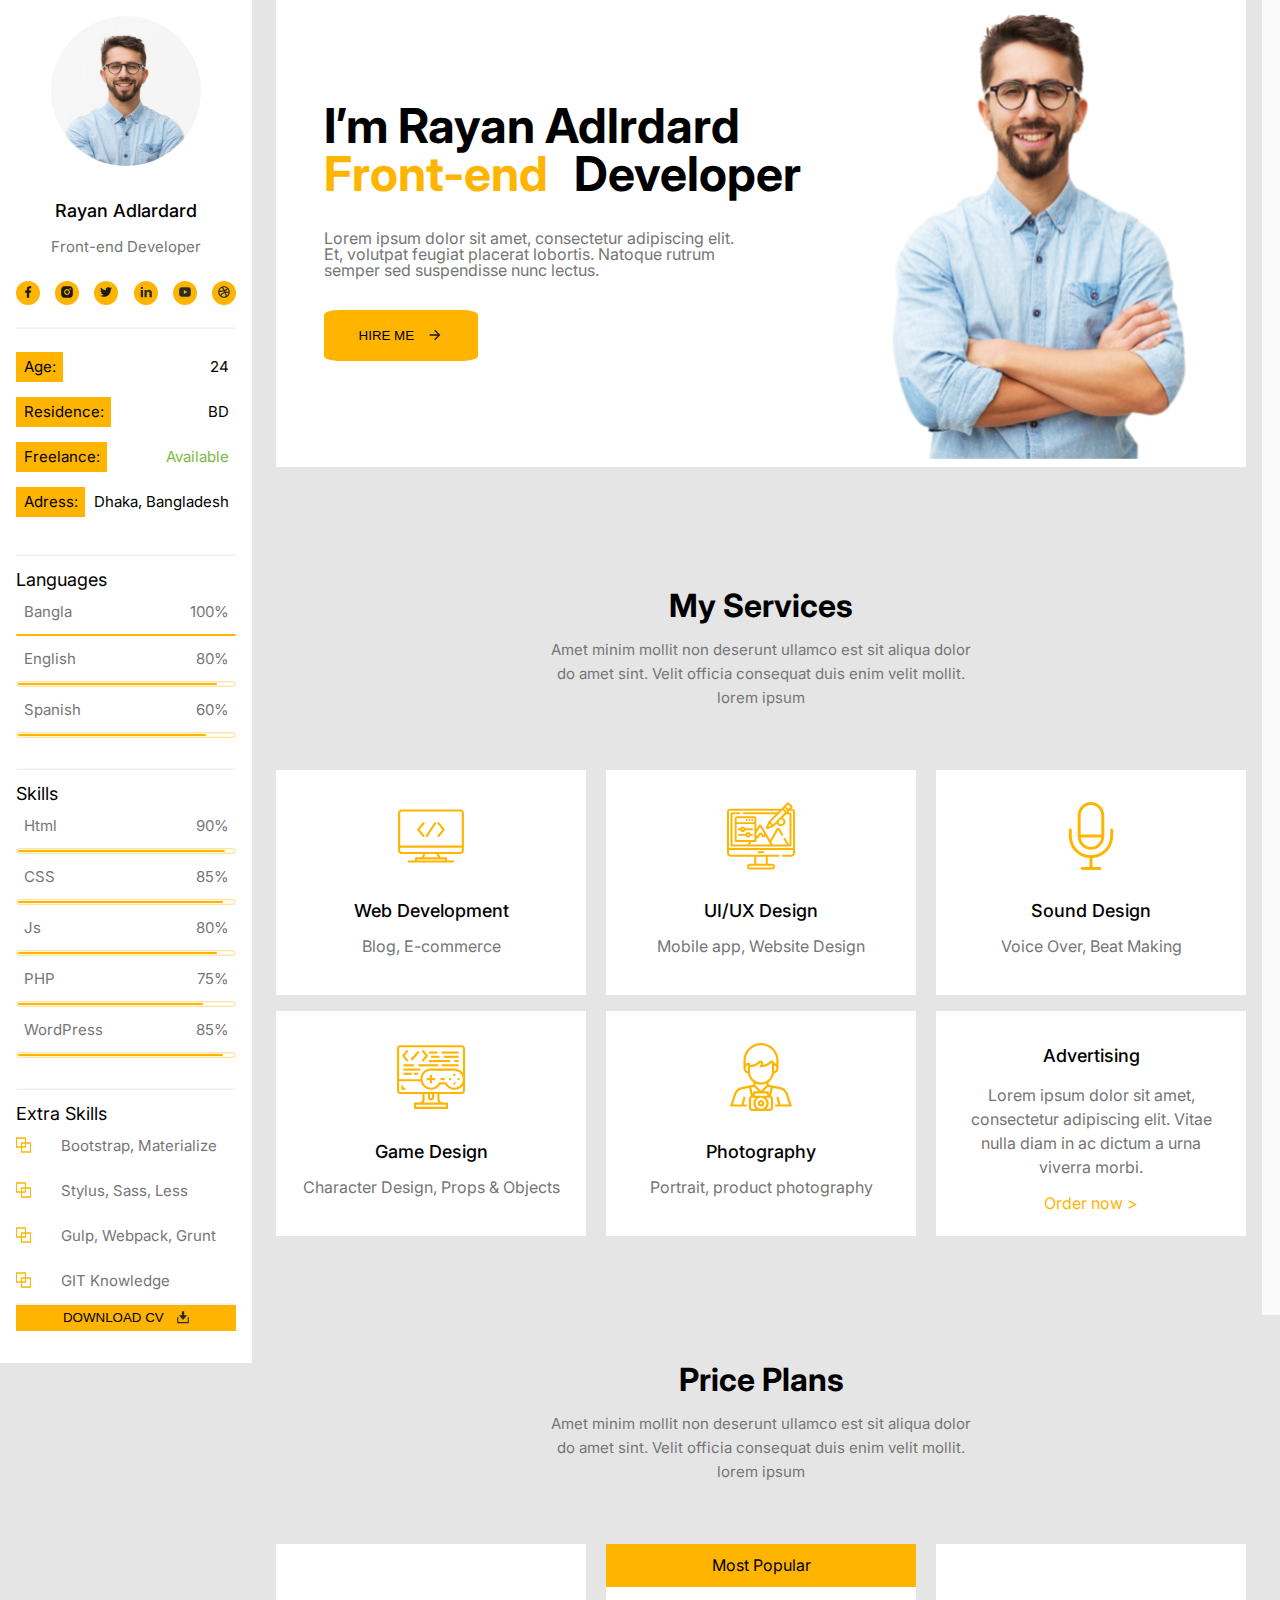
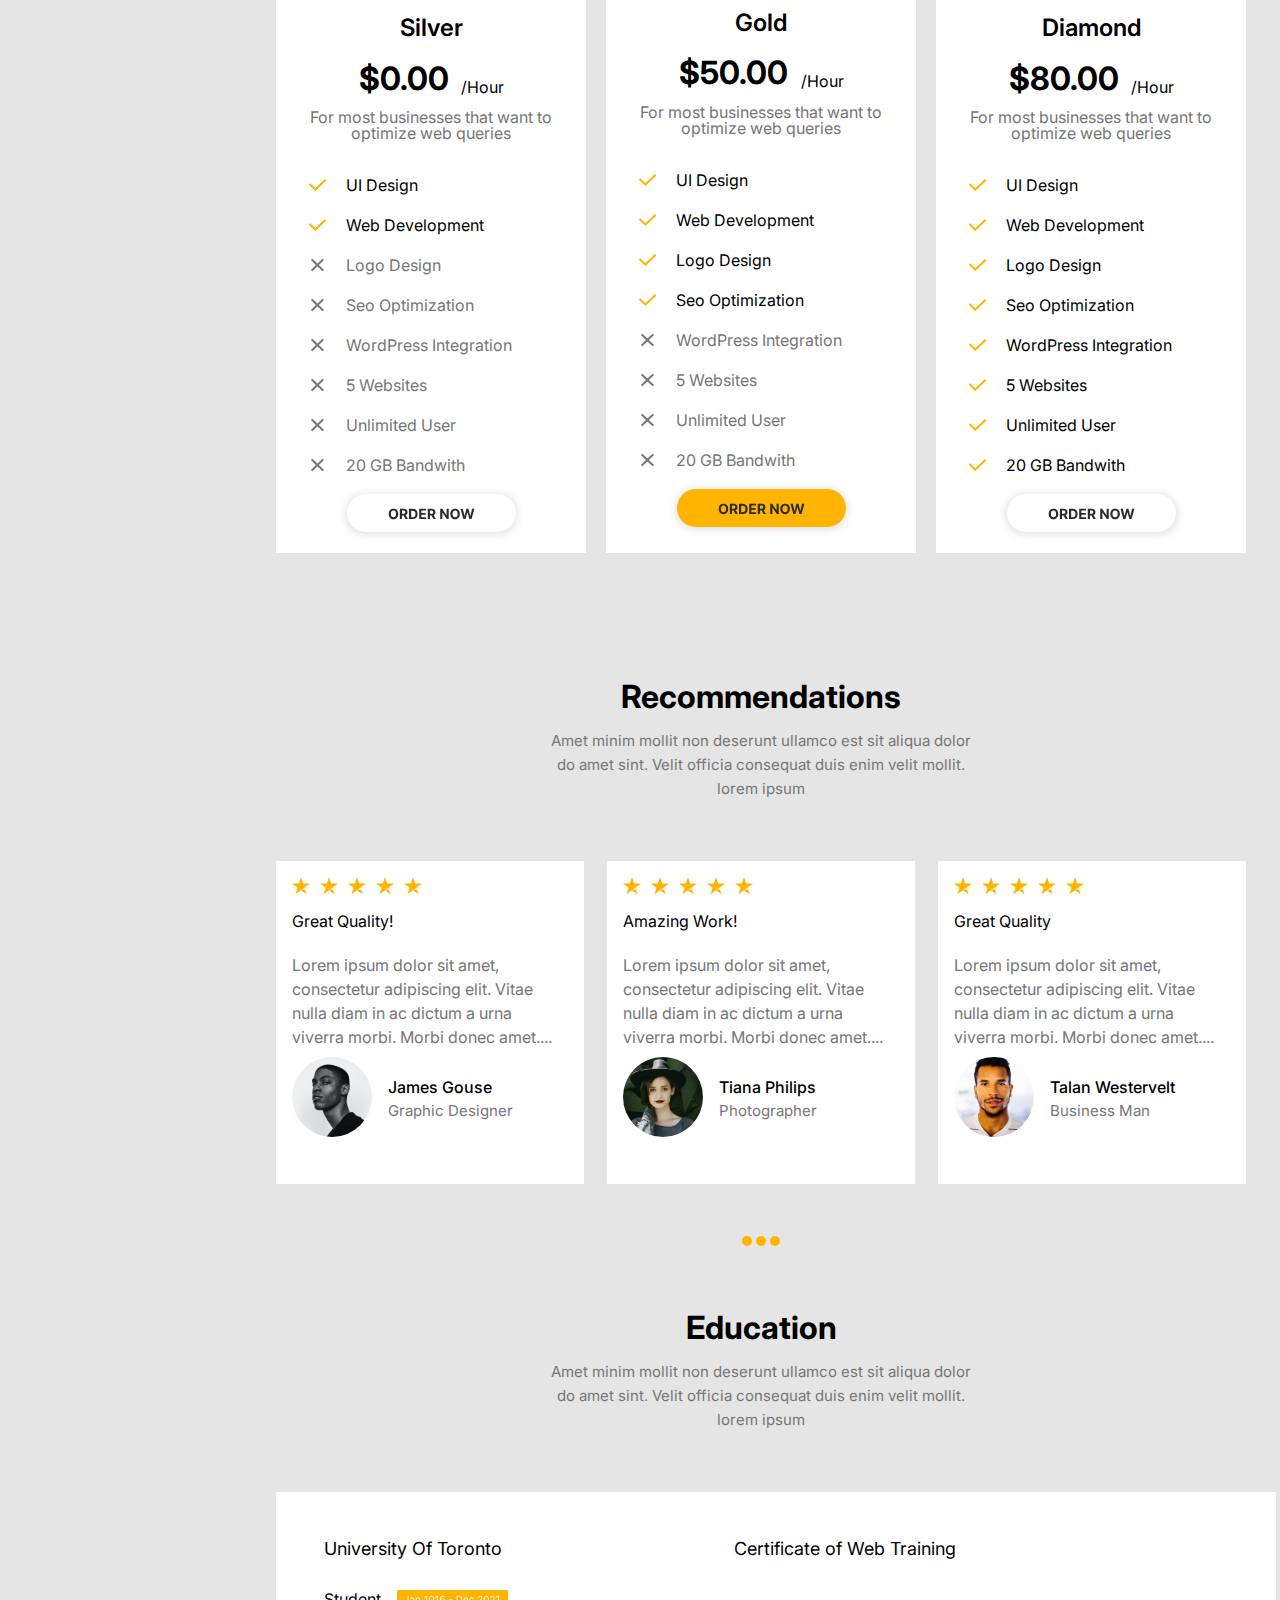
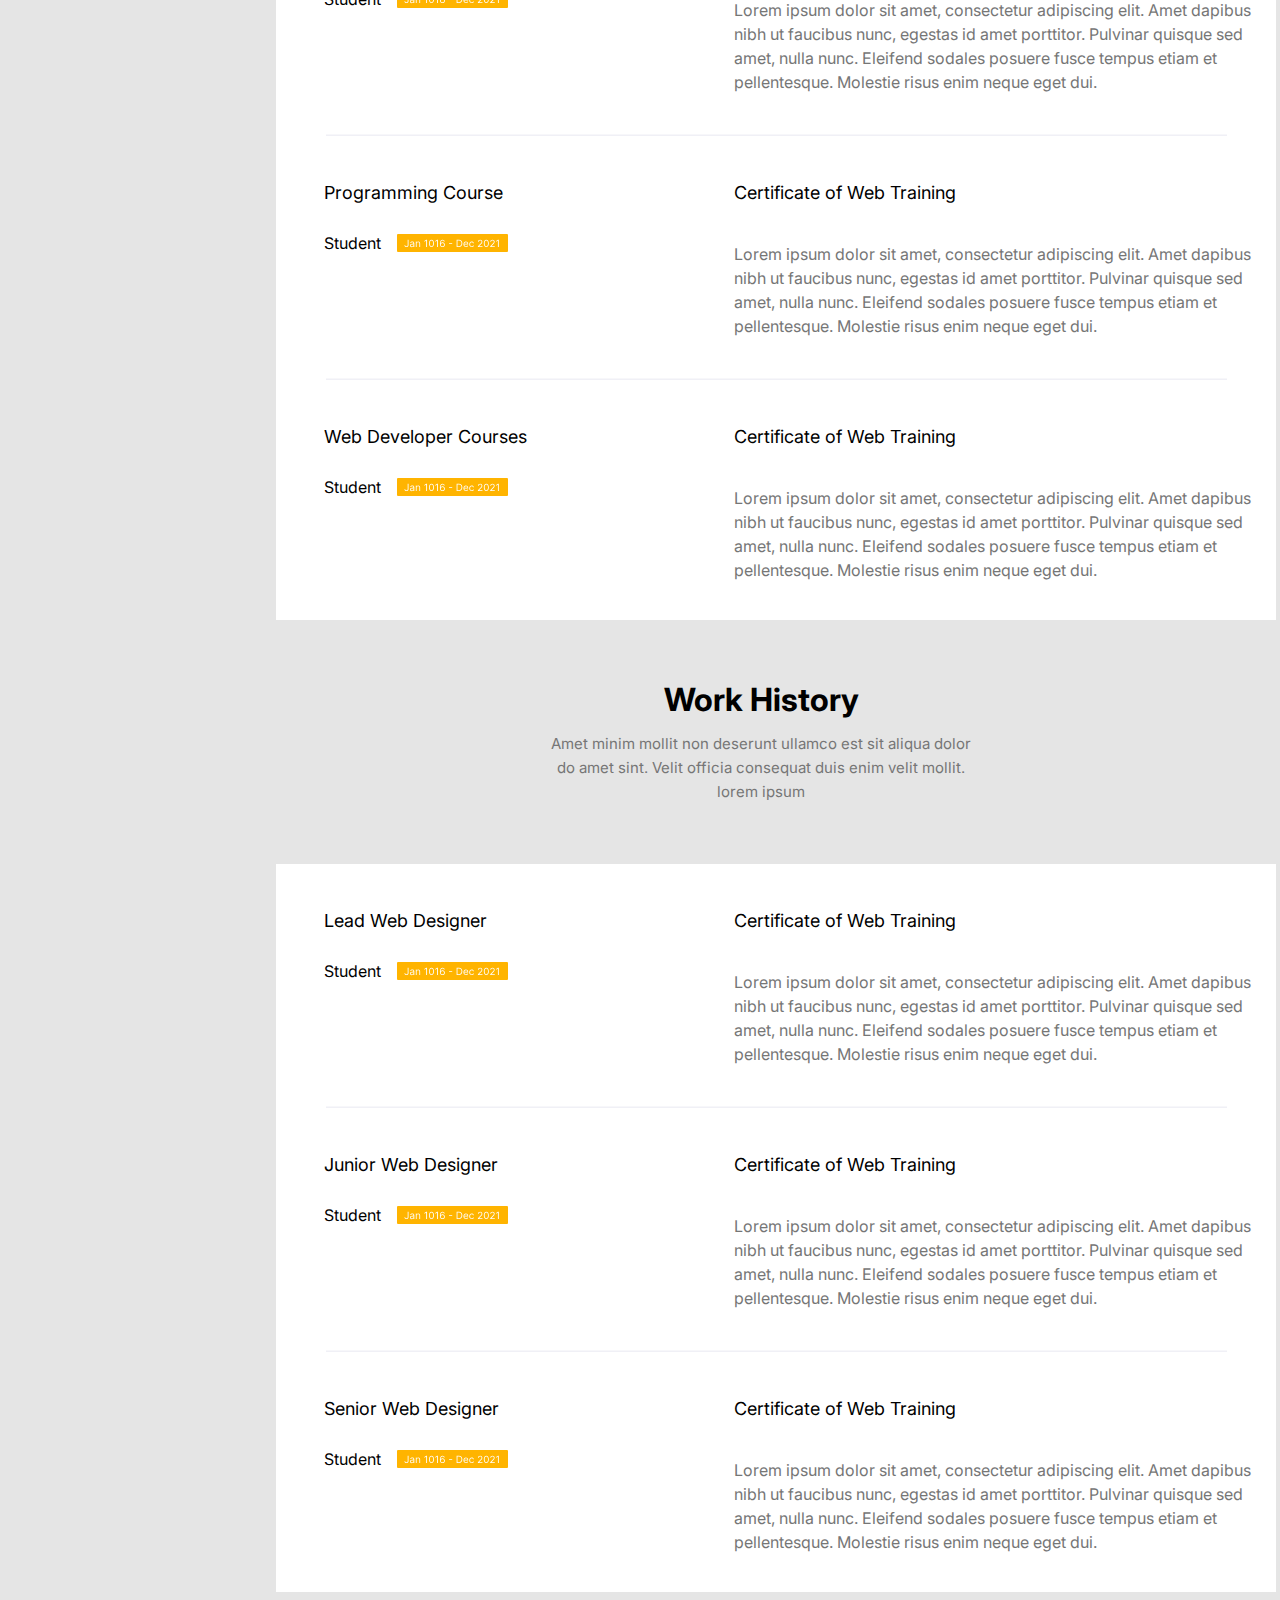
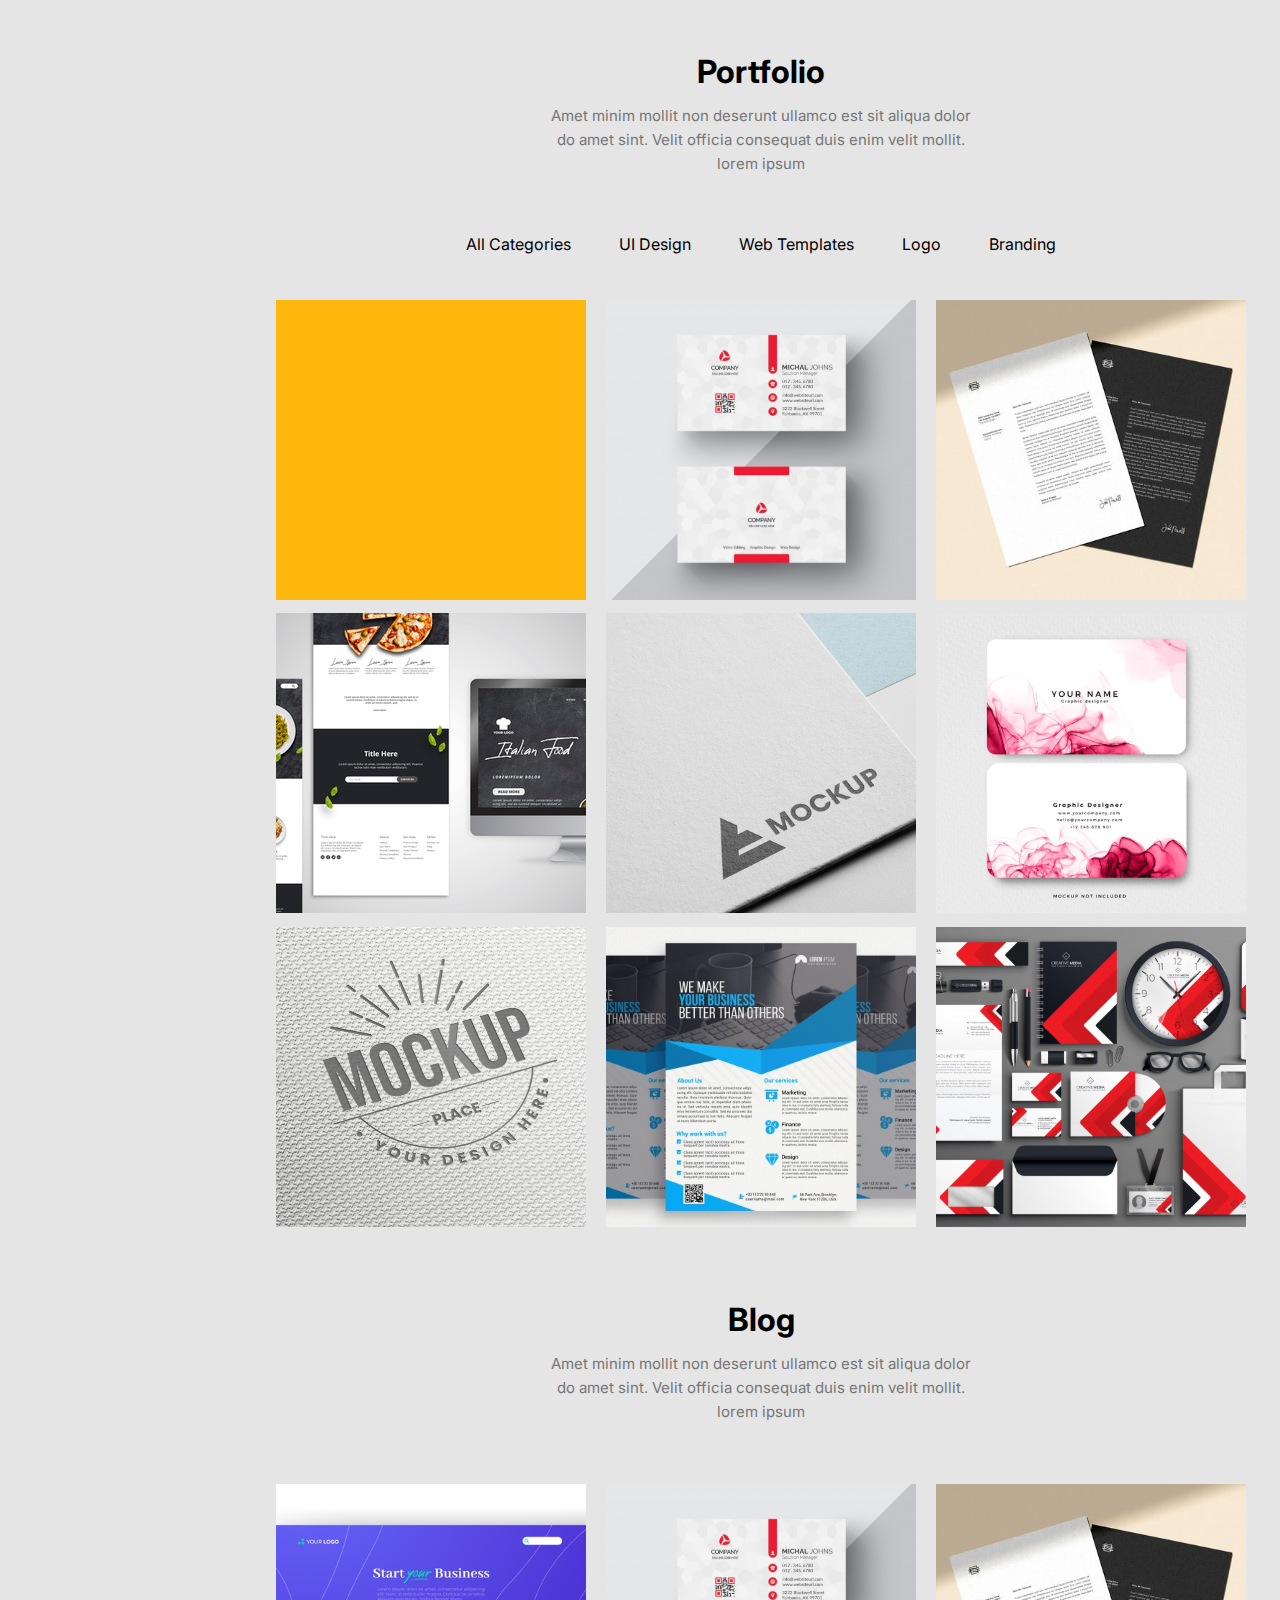
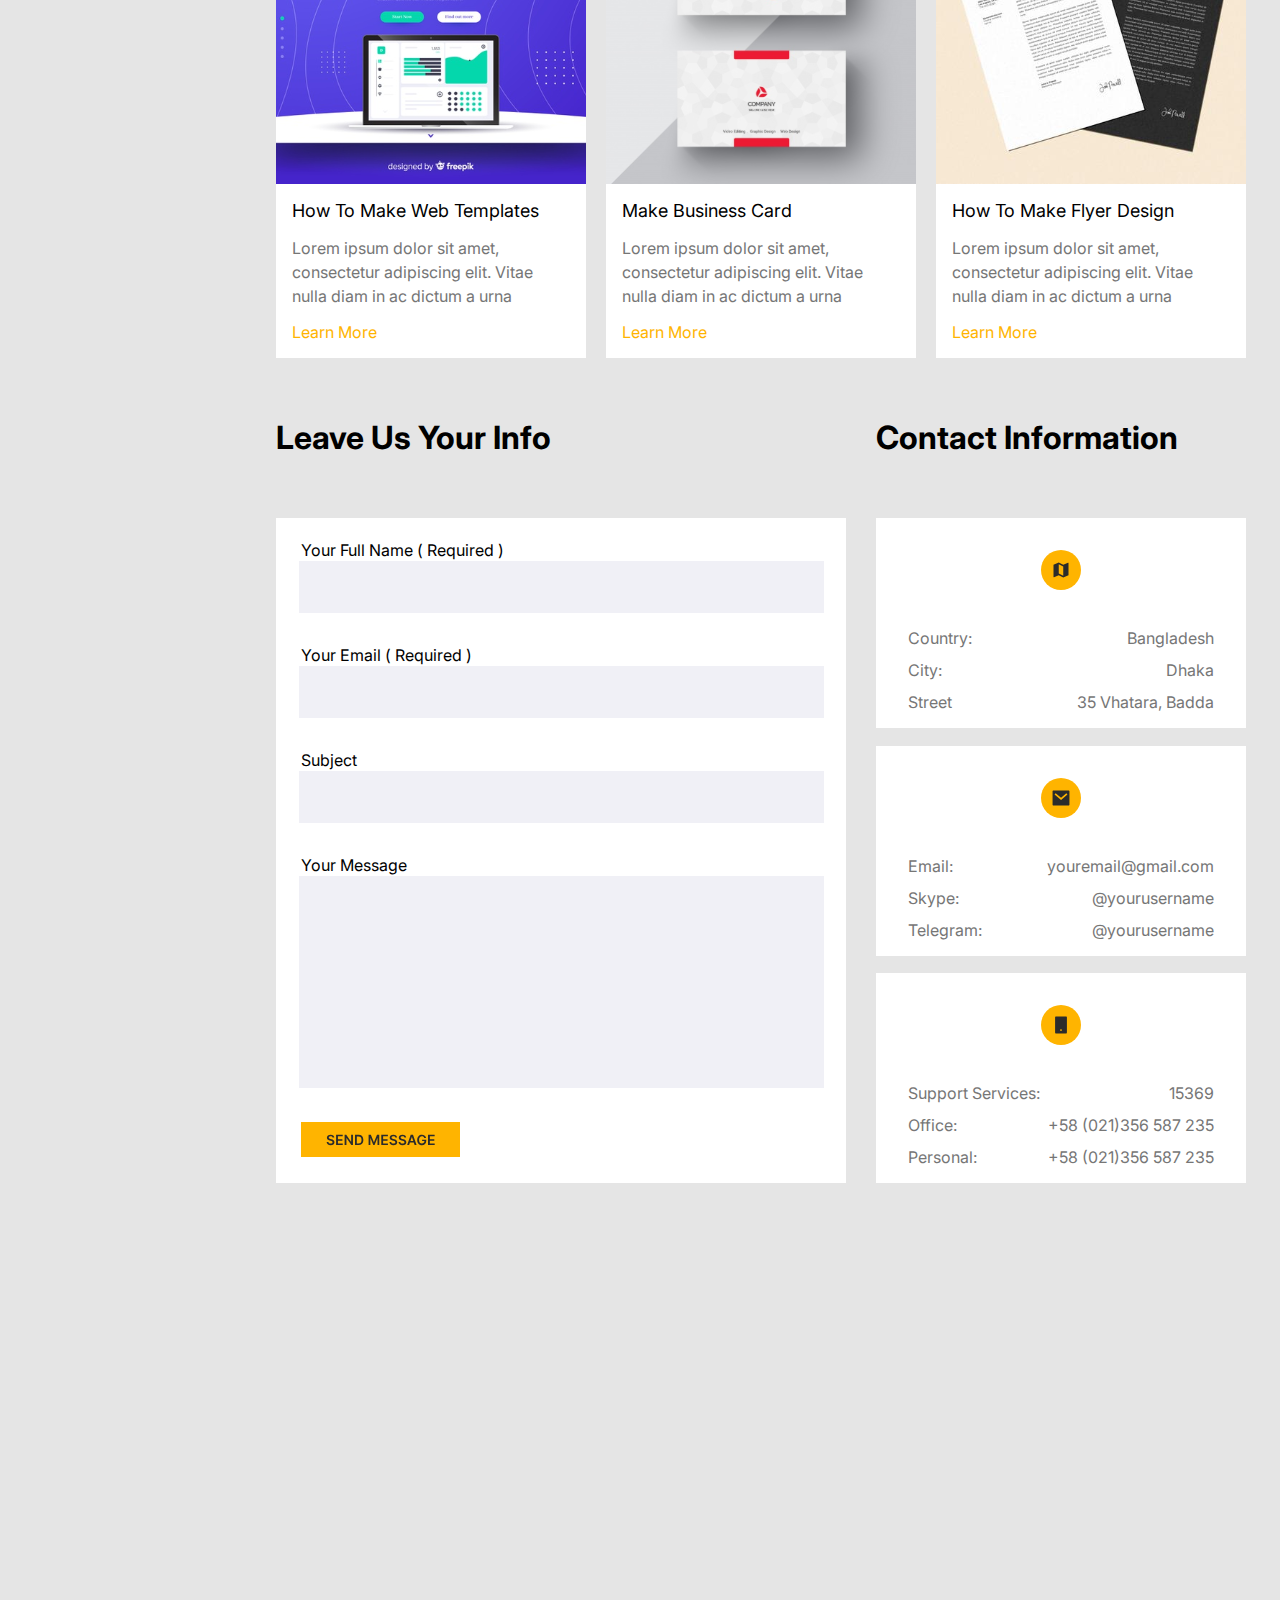
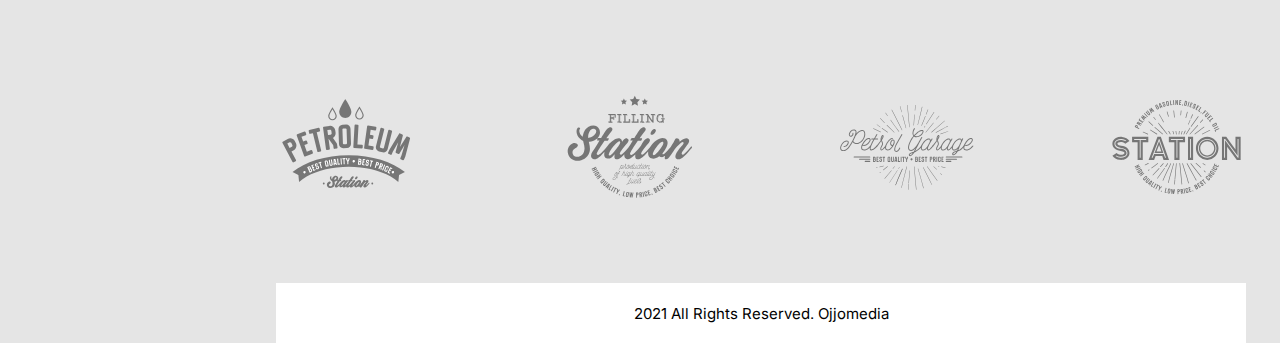
==== Portfolio/index.html @ c6891a09 "Add files via upload" ====
<!DOCTYPE html>
<html>
	<head>
		<meta charset="utf-8">
		<meta name="viewport" content="width=device-width, initial-scale=1.0">
		<title>Portfolio - Rayan Adlrdard</title>
		<link rel="stylesheet" href="reset.css">
        <link rel="preconnect" href="https://fonts.gstatic.com" crossorigin>
        <link href="https://fonts.googleapis.com/css2?family=Inter:wght@400;500;700&display=swap" rel="stylesheet">
        
        <link rel="stylesheet" href="styles.css">
	</head>

	<body>
        <header class="cabecalho">
        <div class="container__principal">
            <!--############### CONTAINER LATERAL ###################-->
            <div class="menu__lateral">
                <div class="menu__lateral--esquerda">
                    <ul class="lista__lateral--esquerda">
                        <li class="lista__lateral--esquerda">
                            <img src="img/FotoPerfilPequena.svg" class="container__imagem--lateral lista__lateral--esquerda" alt="Foto do Perfil do Rayan">
                            <h2 class="container__titulo lista__lateral--esquerda">Rayan Adlardard </h2>
                            <p class="container__lateral--texto lista__lateral--esquerda">Front-end Developer</p>
                        </li>
                    </ul>
                </div>

                <div class="menu__lateral--itens--home">
                    <div class="menu__lateral--itens--home--icones">
                        <a href="#"><img src="./img/Icons-facebook.svg" class="menu__lateral--itens--home--icones--preto"></a>
                    </div>    
                    <div class="menu__lateral--itens--home--icones">
                        <a href="#"><img src="./img/Icons-instagram.svg" class="menu__lateral--itens--home--icones--preto"></a>
                    </div>
                    <div class="menu__lateral--itens--home--icones">
                        <a href="#"><img src="./img/Icons-twitter.svg" class="menu__lateral--itens--home--icones--preto"></a>
                    </div>
                    <div class="menu__lateral--itens--home--icones">
                        <a href="#"><img src="./img/Icons-linkedin.svg" class="menu__lateral--itens--home--icones--preto"></a>
                    </div>
                    <div class="menu__lateral--itens--home--icones">
                        <a href="#"><img src="./img/Icons-Youtube.svg" class="menu__lateral--itens--home--icones--preto"></a>
                    </div>
                    <div class="menu__lateral--itens--home--icones">
                        <a href="#"><img src="./img/Icons-dribbble.svg" class="menu__lateral--itens--home--icones--preto"></a>
                    </div>

                </div>




                <img src="./img/linhacinza.svg" class="container__linhacinza">
                <div class="container__sobre container__box1">
                    <ul class="container__sobre">
                        <div class="primeira__linha1">
                            <div class="linha__1">
                                <p class="primeira__linha2 quadrado__amarelo">Age:</p>
                                <p class="primeira__linha2">24</p>
                            </div>    
                            <div class="linha__1">
                                <p class="primeira__linha2 quadrado__amarelo">Residence:</p>
                                <p class="primeira__linha2">BD</p>
                            </div>
                            <div class="linha__1">
                                <p class="primeira__linha2 quadrado__amarelo">Freelance:</p>
                                <p class="primeira__linha2 available__verde">Available</p>
                            </div>
                            <div class="linha__1">
                                <p class="primeira__linha2 quadrado__amarelo">Adress:</p>
                                <p class="primeira__linha2">Dhaka, Bangladesh</p>
                            </div>
                        </div>
                        
                    </ul>
                </div>

                <img src="./img/linhacinza.svg" class="container__linhacinza">

                <div class="container__sobre">
                    <ul class="container__sobre">
                        <div class="primeira__linha1">
                            <p class="titulo__linha--lateral">Languages</p>
                            <div class="linha__1">
                                <p class="primeira__linha2 fonte__cinza">Bangla</p>
                                <p class="primeira__linha2 fonte__cinza">100%</p>
                            </div>

                            <img src="./img/line100.svg" class="line100">    
                            
                            <div class="linha__1">
                                <p class="primeira__linha2 fonte__cinza">English</p>
                                <p class="primeira__linha2 fonte__cinza">80%</p>
                            </div>

                            <img src="./img/line80-2.svg" class="line100">   

                            <div class="linha__1">
                                <p class="primeira__linha2 fonte__cinza">Spanish</p>
                                <p class="primeira__linha2 fonte__cinza">60%</p>
                            </div>
                            
                            <img src="./img/line60.svg" class="line100">  

                        </div>
                        
                    </ul>
                </div>

                <img src="./img/linhacinza.svg" class="container__linhacinza">

                <div class="container__sobre">
                    <ul class="container__sobre">
                        <div class="primeira__linha1">
                            <p class="titulo__linha--lateral">Skills</p>
                            <div class="linha__1">
                                <p class="primeira__linha2 fonte__cinza">Html</p>
                                <p class="primeira__linha2 fonte__cinza">90%</p>
                            </div>

                            <img src="./img/line90.svg" class="line100">    
                            
                            <div class="linha__1">
                                <p class="primeira__linha2 fonte__cinza">CSS</p>
                                <p class="primeira__linha2 fonte__cinza">85%</p>
                            </div>

                            <img src="./img/line85.svg" class="line100">   

                            <div class="linha__1">
                                <p class="primeira__linha2 fonte__cinza">Js</p>
                                <p class="primeira__linha2 fonte__cinza">80%</p>
                            </div>
                            
                            <img src="./img/line80-2.svg" class="line100">  

                            <div class="linha__1">
                                <p class="primeira__linha2 fonte__cinza">PHP</p>
                                <p class="primeira__linha2 fonte__cinza">75%</p>
                            </div>
                            
                            <img src="./img/line75.svg" class="line100">  

                            <div class="linha__1">
                                <p class="primeira__linha2 fonte__cinza">WordPress</p>
                                <p class="primeira__linha2 fonte__cinza">85%</p>
                            </div>
                            
                            <img src="./img/line85.svg" class="line100">  

                        </div>
                        
                    </ul>
                </div>

                <img src="./img/linhacinza.svg" class="container__linhacinza">

                <div class="container__sobre container__sobre--extraskills">
                    <ul class="container__sobre container__sobre--extraskills">
                        <div class="primeira__linha1">
                            <p class="titulo__linha--lateral">Extra Skills</p>
                            <div class="container__extraskills">
                                <img src="./img/extraicons.svg" class="container__image--extraskills">  
                                <p class="primeira__linha2 fonte__cinza">Bootstrap, Materialize</p>
                            </div>
                            <div class="container__extraskills">
                                <img src="./img/extraicons.svg" class="container__image--extraskills">  
                                <p class="primeira__linha2 fonte__cinza">Stylus, Sass, Less</p>
                            </div>
                            <div class="container__extraskills">
                                <img src="./img/extraicons.svg" class="container__image--extraskills">  
                                <p class="primeira__linha2 fonte__cinza">Gulp, Webpack, Grunt</p>
                            </div>
                            <div class="container__extraskills">
                                <img src="./img/extraicons.svg" class="container__image--extraskills">  
                                <p class="primeira__linha2 fonte__cinza">GIT Knowledge</p>
                            </div>
                        </div>
                        
                    </ul>
                </div>

                <img src="./img/linhacinza.svg" class="container__linhacinza">

                <!--############### BOTAO DOWNLOAD CV ###################-->

                <button class="container__botao--downloadcv">DOWNLOAD CV<img src="./img/BotaoDownload.svg" class="icone__botao--download"></button>
               




            </div>
         <!--############### CONTAINER CENTRAL ###################-->
            <div class="menu__central">
                <div class="menu__central--container">
                    <div class="menu__central--textolateral">
                        <p class="menu__central--bannner">I’m Rayan Adlrdard</p>
                            <div class="menu__central--segundalinha">
                                <p class="menu__central--bannner frontend__amarelo">Front-end</p>
                                <p class="menu__central--bannner frontend__amarelo--complemento">Developer</p>
                            </div>
                        <p class="menu__central--bannner-texto">Lorem ipsum dolor sit amet, consectetur adipiscing elit. Et, volutpat feugiat placerat lobortis. Natoque rutrum semper sed suspendisse nunc lectus. </p>
                            <!--############### Menu teste Click JS  ###################-->
                        <button id="button__menu" type="button" class="button__hireme">HIRE ME<img src="./img/setahireme.svg" class="seta__hireme"></button>

                        <nav id="menu-teste" class="menu-teste">
                            <ul>
                                <li><a href="#inicio" class="menu-link inicio">Início</a>
                                </li>
                                <li><a href="#a-empresa" class="menu-link empresa">A empresa</a>
                                </li>
                            </ul>

                        </nav>
                        
                    </div>
                        <div class="menu__central--fotoperfil">
                            <img src="./img/menu__central--image.svg" class="menu__central--fotoperfil">
                        </div>
                </div>        
                <!--############### My services  ###################-->
                <div class="menu__central--myservices">
                    <p class="menu__central--titulo">My Services</p>
                    <p class="menu__central--info">Amet minim mollit non deserunt ullamco est sit aliqua dolor do amet sint. Velit officia consequat duis enim velit mollit. lorem ipsum</p>
                </div>

                <div class="menu__central--itens">
                    <div class="menu__central--itens--box">
                        <img src="./img/webdev.svg" class="menu__central--itens--image1">
                        <p class="menu__central--itens--titulo">Web Development</p>
                        <p class="menu__central--itens--info">Blog, E-commerce</p>
                    </div>
                    <div class="menu__central--itens--box">
                        <img src="./img/UIUXdesign.svg" class="menu__central--itens--image1">
                        <p class="menu__central--itens--titulo">UI/UX Design</p>
                        <p class="menu__central--itens--info">Mobile app, Website Design</p>
                    </div>
                    <div class="menu__central--itens--box">
                        <img src="./img/Microphone.svg" class="menu__central--itens--image1">
                        <p class="menu__central--itens--titulo">Sound Design</p>
                        <p class="menu__central--itens--info">Voice Over, Beat Making</p>
                    </div>
                    <div class="menu__central--itens--box box--itens">
                        <img src="./img/game-development.svg" class="menu__central--itens--image1">
                        <p class="menu__central--itens--titulo">Game Design</p>
                        <p class="menu__central--itens--info">Character Design, Props & Objects</p>
                    </div>
                    <div class="menu__central--itens--box box--itens">
                        <img src="./img/Photographer.svg" class="menu__central--itens--image1">
                        <p class="menu__central--itens--titulo">Photography</p>
                        <p class="menu__central--itens--info">Portrait, product photography</p>
                    </div>
                    <div class="menu__central--itens--box box--itens">
                        <p class="menu__central--itens--titulo box--ultimo--titulo">Advertising</p>
                        <p class="menu__central--itens--info box--ultimo--info">Lorem ipsum dolor sit amet, consectetur adipiscing elit. Vitae nulla diam in ac dictum a urna viverra morbi. </p>
                        <a href="#" class="menu__central--itens--order">Order now ></a>
                    </div>

                    <div class="menu__central--myservices">
                        <p class="menu__central--titulo">Price Plans</p>
                        <p class="menu__central--info">Amet minim mollit non deserunt ullamco est sit aliqua dolor do amet sint. Velit officia consequat duis enim velit mollit. lorem ipsum</p>
                    </div>

                    <div class="menu__central--planos">

                        <!--############### SILVER ###################-->

                        <div class="menu__central--planos--padrao">
                            <p class="menu__central--planos--titulos">Silver</p>
                            <div class="menu__central--planos--texto--preco">
                                <div class="menu__central--planos--texto--preco--preco">
                                    <p class="menu__central--planos--preco">$0.00</p>
                                </div>
                                <div class="menu__central--planos--texto--preco--hora">
                                    <p class="menu__central--planos--porhora">/Hour</p>
                                </div>
                            </div>
                            <p class="menu__central--planos--info texto__cinza">For most businesses that want to optimize web queries</p>
                            <div class="menu__central--planos--container">
                                <div class="menu__central--planos--itens">
                                    <img src="./img/Check.svg" class="menu__central--check">
                                    <p class="menu__central--planos--texto">UI Design</p>
                                </div>
                                <div class="menu__central--planos--itens">
                                    <img src="./img/Check.svg" class="menu__central--check">
                                    <p class="menu__central--planos--texto">Web Development</p>
                                </div>
                                <div class="menu__central--planos--itens">
                                    <img src="./img/Close.svg" class="menu__central--check">
                                    <p class="menu__central--planos--texto texto__cinza">Logo Design</p>
                                </div>
                                <div class="menu__central--planos--itens">
                                    <img src="./img/Close.svg" class="menu__central--check">
                                    <p class="menu__central--planos--texto texto__cinza">Seo Optimization</p>
                                </div>
                                <div class="menu__central--planos--itens">
                                    <img src="./img/Close.svg" class="menu__central--check">
                                    <p class="menu__central--planos--texto texto__cinza">WordPress Integration</p>
                                </div>
                                <div class="menu__central--planos--itens">
                                    <img src="./img/Close.svg" class="menu__central--check">
                                    <p class="menu__central--planos--texto texto__cinza">5 Websites</p>
                                </div>
                                <div class="menu__central--planos--itens">
                                    <img src="./img/Close.svg" class="menu__central--check">
                                    <p class="menu__central--planos--texto texto__cinza">Unlimited User</p>
                                </div>
                                <div class="menu__central--planos--itens">
                                    <img src="./img/Close.svg" class="menu__central--check">
                                    <p class="menu__central--planos--texto texto__cinza">20 GB Bandwith</p>
                                </div>
                            </div>
                            <a href="#"><img src="./img/ordernow.svg" class="menu__central--planos--order"></a>
                        </div>
                        
                        <!--############### GOLD ###################-->

                        <div class="menu__central--planos--padrao">
                            <p class="menu__central--planos--boxamarelo">Most Popular</p>
                            <p class="menu__central--planos--titulos menu__central--planos--titulogold">Gold</p>
                            <div class="menu__central--planos--texto--preco plano__preco--hora--blocomaior">
                                <div class="menu__central--planos--texto--preco--preco">
                                    <p class="menu__central--planos--preco">$50.00</p>
                                </div>
                                <div class="menu__central--planos--texto--preco--hora">
                                    <p class="menu__central--planos--porhora">/Hour</p>
                                </div>
                            </div>
                            <p class="menu__central--planos--info texto__cinza">For most businesses that want to optimize web queries</p>
                            <div class="menu__central--planos--container">
                                <div class="menu__central--planos--itens">
                                    <img src="./img/Check.svg" class="menu__central--check">
                                    <p class="menu__central--planos--texto">UI Design</p>
                                </div>
                                <div class="menu__central--planos--itens">
                                    <img src="./img/Check.svg" class="menu__central--check">
                                    <p class="menu__central--planos--texto">Web Development</p>
                                </div>
                                <div class="menu__central--planos--itens">
                                    <img src="./img/Check.svg" class="menu__central--check">
                                    <p class="menu__central--planos--texto">Logo Design</p>
                                </div>
                                <div class="menu__central--planos--itens">
                                    <img src="./img/Check.svg" class="menu__central--check">
                                    <p class="menu__central--planos--texto">Seo Optimization</p>
                                </div>
                                <div class="menu__central--planos--itens">
                                    <img src="./img/Close.svg" class="menu__central--check">
                                    <p class="menu__central--planos--texto texto__cinza">WordPress Integration</p>
                                </div>
                                <div class="menu__central--planos--itens">
                                    <img src="./img/Close.svg" class="menu__central--check">
                                    <p class="menu__central--planos--texto texto__cinza">5 Websites</p>
                                </div>
                                <div class="menu__central--planos--itens">
                                    <img src="./img/Close.svg" class="menu__central--check">
                                    <p class="menu__central--planos--texto texto__cinza">Unlimited User</p>
                                </div>
                                <div class="menu__central--planos--itens">
                                    <img src="./img/Close.svg" class="menu__central--check">
                                    <p class="menu__central--planos--texto texto__cinza">20 GB Bandwith</p>
                                </div>
                            </div>
                            <a href="#"><img src="./img/ordernowamarelo.svg" class="menu__central--planos--order"></a>
                        </div>
                    
                        <!--############### DIAMOND ###################-->

                        <div class="menu__central--planos--padrao">
                            <p class="menu__central--planos--titulos">Diamond</p>
                            <div class="menu__central--planos--texto--preco plano__preco--hora--blocomaior">
                                <div class="menu__central--planos--texto--preco--preco">
                                    <p class="menu__central--planos--preco">$80.00</p>
                                </div>
                                <div class="menu__central--planos--texto--preco--hora">
                                    <p class="menu__central--planos--porhora">/Hour</p>
                                </div>
                            </div>
                            <p class="menu__central--planos--info texto__cinza">For most businesses that want to optimize web queries</p>
                            <div class="menu__central--planos--container">
                                <div class="menu__central--planos--itens">
                                    <img src="./img/Check.svg" class="menu__central--check">
                                    <p class="menu__central--planos--texto">UI Design</p>
                                </div>
                                <div class="menu__central--planos--itens">
                                    <img src="./img/Check.svg" class="menu__central--check">
                                    <p class="menu__central--planos--texto">Web Development</p>
                                </div>
                                <div class="menu__central--planos--itens">
                                    <img src="./img/Check.svg" class="menu__central--check">
                                    <p class="menu__central--planos--texto">Logo Design</p>
                                </div>
                                <div class="menu__central--planos--itens">
                                    <img src="./img/Check.svg" class="menu__central--check">
                                    <p class="menu__central--planos--texto">Seo Optimization</p>
                                </div>
                                <div class="menu__central--planos--itens">
                                    <img src="./img/Check.svg" class="menu__central--check">
                                    <p class="menu__central--planos--texto">WordPress Integration</p>
                                </div>
                                <div class="menu__central--planos--itens">
                                    <img src="./img/Check.svg" class="menu__central--check">
                                    <p class="menu__central--planos--texto">5 Websites</p>
                                </div>
                                <div class="menu__central--planos--itens">
                                    <img src="./img/Check.svg" class="menu__central--check">
                                    <p class="menu__central--planos--texto">Unlimited User</p>
                                </div>
                                <div class="menu__central--planos--itens">
                                    <img src="./img/Check.svg" class="menu__central--check">
                                    <p class="menu__central--planos--texto">20 GB Bandwith</p>
                                </div>
                            </div>
                            <a href="#"><img src="./img/ordernow.svg" class="menu__central--planos--order"></a>
                        </div>
                    </div>

                    <!--############### Recommendations ###################-->

                    <div class="menu__central--myservices">
                        <p class="menu__central--titulo">Recommendations</p>
                        <p class="menu__central--info">Amet minim mollit non deserunt ullamco est sit aliqua dolor do amet sint. Velit officia consequat duis enim velit mollit. lorem ipsum</p>
                    </div>

                    <div class="menu__central--recommendations">

                        <div class="menu__central--recommendations--info">
                            <div class="menu__central--recommendations--info--class">
                                <img src="./img/Rating.svg" class="menu__central--estrelas">
                                <p class="menu__central--recommendations--title">Great Quality!</p>
                                <p class="menu__central--recommendations--texto">Lorem ipsum dolor sit amet, consectetur adipiscing elit. Vitae nulla diam in ac dictum a urna viverra morbi. Morbi donec amet....</p>
                                    <div class="menu__central--recommendations--profile">
                                        <div class="menu__central--recommendations--photoprofile">
                                            <img src="./img/photojames.svg">
                                        </div>
                                        <div class="menu__central--recommendations--profilenameinfo">
                                            <p class="menu__central--recommendations--profilename">James Gouse</p>
                                            <p class="menu__central--recommendations--profileinfo">Graphic Designer</p>
                                        </div>
                                    </div>
                            </div>
                        </div>

                        <div class="menu__central--recommendations--info">
                            <div class="menu__central--recommendations--info--class">
                                <img src="./img/Rating.svg" class="menu__central--estrelas">
                                <p class="menu__central--recommendations--title">Amazing Work!</p>
                                <p class="menu__central--recommendations--texto">Lorem ipsum dolor sit amet, consectetur adipiscing elit. Vitae nulla diam in ac dictum a urna viverra morbi. Morbi donec amet....</p>
                                    <div class="menu__central--recommendations--profile">
                                        <div class="menu__central--recommendations--photoprofile">
                                            <img src="./img/tiana.svg">
                                        </div>
                                        <div class="menu__central--recommendations--profilenameinfo">
                                            <p class="menu__central--recommendations--profilename">Tiana Philips</p>
                                            <p class="menu__central--recommendations--profileinfo">Photographer</p>
                                        </div>
                                    </div>
                            </div>
                        </div>

                        <div class="menu__central--recommendations--info">
                            <div class="menu__central--recommendations--info--class">
                                <img src="./img/Rating.svg" class="menu__central--estrelas">
                                <p class="menu__central--recommendations--title">Great Quality</p>
                                <p class="menu__central--recommendations--texto">Lorem ipsum dolor sit amet, consectetur adipiscing elit. Vitae nulla diam in ac dictum a urna viverra morbi. Morbi donec amet....</p>
                                    <div class="menu__central--recommendations--profile">
                                        <div class="menu__central--recommendations--photoprofile">
                                            <img src="./img/talan.svg">
                                        </div>
                                        <div class="menu__central--recommendations--profilenameinfo">
                                            <p class="menu__central--recommendations--profilename">Talan Westervelt</p>
                                            <p class="menu__central--recommendations--profileinfo">Business Man</p>
                                        </div>
                                    </div>
                            </div>
                        </div>
                    </div>

                    <div class="menu__central--myservices">
                        <div class="menu__central--bolasamarelas">
                            <img src="./img/bolaamarela.svg">
                            <img src="./img/bolaamarela.svg">
                            <img src="./img/bolaamarela.svg">
                        </div>
                        <p class="menu__central--titulo menu__central--education">Education</p>
                        <p class="menu__central--info">Amet minim mollit non deserunt ullamco est sit aliqua dolor do amet sint. Velit officia consequat duis enim velit mollit. lorem ipsum</p>
                    </div>

                    <!--############### University ###################-->

                    <div class="menu__central--courses">
                        <div class="menu__central--courses--description">
                            <div class="menu__central--courses--title">
                                <div class="menu__central--courses--option">
                                    <div class="menu__central--courses--option2">
                                        <p class="menu__central--courses--school">University Of Toronto</p>
                                            <div class="menu__central--courses--student">
                                                <p class="menu__central--courses--type">Student</p>
                                                <img src="./img/Jan 1016 - Dec 2021.svg" class="menu__central--courses__image">
                                            </div>
                                    </div>

                                    <div class="menu__central--courses--option3">
                                        <p class="menu__central--courses--school">Certificate of Web Training</p>
                                        <p class="menu__central--recommendations--texto menu__central--courses--txt">Lorem ipsum dolor sit amet, consectetur adipiscing elit. Amet dapibus nibh ut faucibus nunc, egestas id amet porttitor. Pulvinar quisque sed amet, nulla nunc. Eleifend sodales posuere fusce tempus etiam et pellentesque. Molestie risus enim neque eget dui.</p>
                                    </div>

                                    

                                </div>
                                
                                <img src="./img/Line 32.svg" class="menu__central--courses--linhacinza">
                            </div>

                        </div>

                        <!--############### Programming Course ###################-->

                        <div class="menu__central--courses--description">
                            <div class="menu__central--courses--title">
                                <div class="menu__central--courses--option">
                                    <div class="menu__central--courses--option2">
                                        <p class="menu__central--courses--school">Programming Course</p>
                                            <div class="menu__central--courses--student">
                                                <p class="menu__central--courses--type">Student</p>
                                                <img src="./img/Jan 1016 - Dec 2021.svg" class="menu__central--courses__image">
                                            </div>
                                    </div>

                                    <div class="menu__central--courses--option3">
                                        <p class="menu__central--courses--school">Certificate of Web Training</p>
                                        <p class="menu__central--recommendations--texto menu__central--courses--txt">Lorem ipsum dolor sit amet, consectetur adipiscing elit. Amet dapibus nibh ut faucibus nunc, egestas id amet porttitor. Pulvinar quisque sed amet, nulla nunc. Eleifend sodales posuere fusce tempus etiam et pellentesque. Molestie risus enim neque eget dui.</p>
                                    </div>

                                    

                                </div>
                                
                                <img src="./img/Line 32.svg" class="menu__central--courses--linhacinza">
                            </div>

                        </div>

                        <!--############### Web Developer ###################-->

                        <div class="menu__central--courses--description">
                            <div class="menu__central--courses--title">
                                <div class="menu__central--courses--option">
                                    <div class="menu__central--courses--option2">
                                        <p class="menu__central--courses--school">Web Developer Courses</p>
                                            <div class="menu__central--courses--student">
                                                <p class="menu__central--courses--type">Student</p>
                                                <img src="./img/Jan 1016 - Dec 2021.svg" class="menu__central--courses__image">
                                            </div>
                                    </div>

                                    <div class="menu__central--courses--option3">
                                        <p class="menu__central--courses--school">Certificate of Web Training</p>
                                        <p class="menu__central--recommendations--texto menu__central--courses--txt">Lorem ipsum dolor sit amet, consectetur adipiscing elit. Amet dapibus nibh ut faucibus nunc, egestas id amet porttitor. Pulvinar quisque sed amet, nulla nunc. Eleifend sodales posuere fusce tempus etiam et pellentesque. Molestie risus enim neque eget dui.</p>
                                    </div>


                                </div>
                                
                            </div>

                        </div>


                    </div>

                    <!--############### Info ###################-->

                    <div class="menu__central--myservices">
                        <p class="menu__central--titulo menu__central--titulo--work">Work History</p>
                        <p class="menu__central--info">Amet minim mollit non deserunt ullamco est sit aliqua dolor do amet sint. Velit officia consequat duis enim velit mollit. lorem ipsum</p>
                    </div>

                    <!--############### Lead Web Designer ###################-->

                    <div class="menu__central--courses">
                        <div class="menu__central--courses--description">
                            <div class="menu__central--courses--title">
                                <div class="menu__central--courses--option">
                                    <div class="menu__central--courses--option2">
                                        <p class="menu__central--courses--school">Lead Web Designer</p>
                                            <div class="menu__central--courses--student">
                                                <p class="menu__central--courses--type">Student</p>
                                                <img src="./img/Jan 1016 - Dec 2021.svg" class="menu__central--courses__image">
                                            </div>
                                    </div>

                                    <div class="menu__central--courses--option3">
                                        <p class="menu__central--courses--school">Certificate of Web Training</p>
                                        <p class="menu__central--recommendations--texto menu__central--courses--txt">Lorem ipsum dolor sit amet, consectetur adipiscing elit. Amet dapibus nibh ut faucibus nunc, egestas id amet porttitor. Pulvinar quisque sed amet, nulla nunc. Eleifend sodales posuere fusce tempus etiam et pellentesque. Molestie risus enim neque eget dui.</p>
                                    </div>

                                    

                                </div>
                                
                                <img src="./img/Line 32.svg" class="menu__central--courses--linhacinza">
                            </div>

                        </div>

                        <!--############### Programming Course ###################-->

                        <div class="menu__central--courses--description">
                            <div class="menu__central--courses--title">
                                <div class="menu__central--courses--option">
                                    <div class="menu__central--courses--option2">
                                        <p class="menu__central--courses--school">Junior Web Designer</p>
                                            <div class="menu__central--courses--student">
                                                <p class="menu__central--courses--type">Student</p>
                                                <img src="./img/Jan 1016 - Dec 2021.svg" class="menu__central--courses__image">
                                            </div>
                                    </div>

                                    <div class="menu__central--courses--option3">
                                        <p class="menu__central--courses--school">Certificate of Web Training</p>
                                        <p class="menu__central--recommendations--texto menu__central--courses--txt">Lorem ipsum dolor sit amet, consectetur adipiscing elit. Amet dapibus nibh ut faucibus nunc, egestas id amet porttitor. Pulvinar quisque sed amet, nulla nunc. Eleifend sodales posuere fusce tempus etiam et pellentesque. Molestie risus enim neque eget dui.</p>
                                    </div>

                                    

                                </div>
                                
                                <img src="./img/Line 32.svg" class="menu__central--courses--linhacinza">
                            </div>

                        </div>

                        <!--############### Web Developer ###################-->

                        <div class="menu__central--courses--description">
                            <div class="menu__central--courses--title">
                                <div class="menu__central--courses--option">
                                    <div class="menu__central--courses--option2">
                                        <p class="menu__central--courses--school">Senior Web Designer</p>
                                            <div class="menu__central--courses--student">
                                                <p class="menu__central--courses--type">Student</p>
                                                <img src="./img/Jan 1016 - Dec 2021.svg" class="menu__central--courses__image">
                                            </div>
                                    </div>

                                    <div class="menu__central--courses--option3">
                                        <p class="menu__central--courses--school">Certificate of Web Training</p>
                                        <p class="menu__central--recommendations--texto menu__central--courses--txt">Lorem ipsum dolor sit amet, consectetur adipiscing elit. Amet dapibus nibh ut faucibus nunc, egestas id amet porttitor. Pulvinar quisque sed amet, nulla nunc. Eleifend sodales posuere fusce tempus etiam et pellentesque. Molestie risus enim neque eget dui.</p>
                                    </div>


                                </div>
                                
                            </div>

                        </div>


                    </div>

                    <!--############### Info ###################-->

                    <div class="menu__central--myservices">
                        <p class="menu__central--titulo menu__central--titulo--work">Portfolio</p>
                        <p class="menu__central--info">Amet minim mollit non deserunt ullamco est sit aliqua dolor do amet sint. Velit officia consequat duis enim velit mollit. lorem ipsum</p>
                    </div>

                    <div class="menu__central--lista">
                        <div class="menu__central--lista--item">
                            <a href="#" class="menu__central--lista--item--1">All Categories</a>
                        </div>
                        <div class="menu__central--lista--item">
                            <a href="#" class="menu__central--lista--item--1">UI Design</a>
                        </div>
                        <div class="menu__central--lista--item">
                            <a href="#" class="menu__central--lista--item--1">Web Templates</a>
                        </div>
                        <div class="menu__central--lista--item">
                            <a href="#" class="menu__central--lista--item--1">Logo</a>
                        </div>
                        <div class="menu__central--lista--item">
                            <a href="#" class="menu__central--lista--item--1">Branding</a>
                        </div>

                    </div>

                    <div class="menu__central--portfolio">
                        <div class="menu__central--portfolio--images">
                            <img src="./img/portfolio1.svg">
                        </div>
                        <div class="menu__central--portfolio--images">
                            <img src="./img/portfolio2.svg">
                        </div>
                        <div class="menu__central--portfolio--images">
                            <img src="./img/portfolio3.svg">
                        </div>
                        <div class="menu__central--portfolio--images">
                            <img src="./img/portfolio4.svg">
                        </div>
                        <div class="menu__central--portfolio--images">
                            <img src="./img/portfolio5.svg">
                        </div>
                        <div class="menu__central--portfolio--images">
                            <img src="./img/portfolio6.svg">
                        </div>
                        <div class="menu__central--portfolio--images">
                            <img src="./img/portfolio7.svg">
                        </div>
                        <div class="menu__central--portfolio--images">
                            <img src="./img/portfolio8.svg">
                        </div>
                        <div class="menu__central--portfolio--images">
                            <img src="./img/portfolio9.svg">
                        </div>

                    </div>

                    <!--############### Blog ###################-->

                    <div class="menu__central--myservices">
                        <p class="menu__central--titulo menu__central--titulo--work">Blog</p>
                        <p class="menu__central--info">Amet minim mollit non deserunt ullamco est sit aliqua dolor do amet sint. Velit officia consequat duis enim velit mollit. lorem ipsum</p>
                    </div>

                    <div class="menu__central--blog">
                        <div class="menu__central--blog--item">
                            <img src="./img/blogimage1.svg">
                            <div class="menu__central--blog--item--item">
                                <p class="menu__central--blog--item--titulo">How To Make Web Templates</p>
                                <p class="menu__central--blog--item--texto">Lorem ipsum dolor sit amet, consectetur adipiscing elit. Vitae nulla diam in ac dictum a urna </p>
                                <a href="#" class="menu__central--blog--link">Learn More</a>
                            </div>
                        </div>

                        <div class="menu__central--blog--item">
                            <img src="./img/blogimage2.svg">
                            <div class="menu__central--blog--item--item">
                                <p class="menu__central--blog--item--titulo">Make Business Card</p>
                                <p class="menu__central--blog--item--texto">Lorem ipsum dolor sit amet, consectetur adipiscing elit. Vitae nulla diam in ac dictum a urna </p>
                                <a href="#" class="menu__central--blog--link">Learn More</a>
                            </div>
                        </div>

                        <div class="menu__central--blog--item">
                            <img src="./img/blogimage3.svg">
                            <div class="menu__central--blog--item--item">
                                <p class="menu__central--blog--item--titulo">How To Make Flyer Design</p>
                                <p class="menu__central--blog--item--texto">Lorem ipsum dolor sit amet, consectetur adipiscing elit. Vitae nulla diam in ac dictum a urna </p>
                                <a href="#" class="menu__central--blog--link">Learn More</a>
                            </div>
                        </div>
                    </div>

                    <div class="menu__central--contact">

                        <!--############### Leave Us Your Info ###################-->

                        <div class="menu__central--contact--container">
                            <p class="menu__central--contact--container--title">Leave Us Your Info</p>
                                <div class="menu__central--contact--container--title--teste">
                                    <div class="menu__central--contact--complete">
                                        <p class="menu__central--contact--complete--title">Your Full Name ( Required )</p>
                                        <input type="text" class="menu__central--contact--complete--box">
                                        <p class="menu__central--contact--complete--title">Your Email ( Required )</p>
                                        <input type="text" class="menu__central--contact--complete--box">
                                        <p class="menu__central--contact--complete--title">Subject</p>
                                        <input type="text" class="menu__central--contact--complete--box">
                                        <p class="menu__central--contact--complete--title">Your Message</p>
                                        <input type="text" class="menu__central--contact--complete--box box--contact">

                                        <a href="#" class="menu__central--contact--complete--send"><img src="./img/Send Message.svg"></a>

                                    </div>
                                </div>
                        </div>    
                        <!--############### Contact Information ###################-->

                        <div class="menu__central--contact--banner">
                            <p class="menu__central--contact--container--title">Contact Information</p>
                            <div class="menu__central--contact--container--title--teste">
                                <!--############### Container 1 ###################-->
                                <div class="menu__central--contact--banner--info">
                                    <div class="menu__central--contact--banner--centralizado">
                                        <div class="menu__central--contact--banner--info--image">
                                            <img src="./img/location.svg" class="menu__central--contact--banner--image">
                                        </div>
                                    </div>
                                    <div class="menu__central--contact--banner--info--centralizado">
                                        <div class="menu__central--contact--banner--info--info">
                                            <p class="menu__central--contact--banner--info--1">Country:</p>
                                            <p class="menu__central--contact--banner--info--2">Bangladesh</p>
                                        </div>
                                        <div class="menu__central--contact--banner--info--info">
                                            <p class="menu__central--contact--banner--info--1">City:</p>
                                            <p class="menu__central--contact--banner--info--2">Dhaka</p>
                                        </div>
                                        <div class="menu__central--contact--banner--info--info">
                                            <p class="menu__central--contact--banner--info--1">Street</p>
                                            <p class="menu__central--contact--banner--info--2">35 Vhatara, Badda</p>
                                        </div>
                                    </div>
                                </div>
                                <!--############### Container 2 ###################-->
                                <div class="menu__central--contact--banner--info">
                                    <div class="menu__central--contact--banner--centralizado">
                                        <div class="menu__central--contact--banner--info--image">
                                            <img src="./img/emaillogo.svg" class="menu__central--contact--banner--image">
                                        </div>
                                    </div>
                                    <div class="menu__central--contact--banner--info--centralizado">
                                        <div class="menu__central--contact--banner--info--info">
                                            <p class="menu__central--contact--banner--info--1">Email:</p>
                                            <p class="menu__central--contact--banner--info--2">youremail@gmail.com</p>
                                        </div>
                                        <div class="menu__central--contact--banner--info--info">
                                            <p class="menu__central--contact--banner--info--1">Skype:</p>
                                            <p class="menu__central--contact--banner--info--2">@yourusername</p>
                                        </div>
                                        <div class="menu__central--contact--banner--info--info">
                                            <p class="menu__central--contact--banner--info--1">Telegram:</p>
                                            <p class="menu__central--contact--banner--info--2">@yourusername</p>
                                        </div>
                                    </div>
                                </div>
                                <!--############### Container 3 ###################-->
                                <div class="menu__central--contact--banner--info">
                                    <div class="menu__central--contact--banner--centralizado">
                                        <div class="menu__central--contact--banner--info--image">
                                            <img src="./img/celular.svg" class="menu__central--contact--banner--image">
                                        </div>
                                    </div>
                                    <div class="menu__central--contact--banner--info--centralizado">
                                        <div class="menu__central--contact--banner--info--info">
                                            <p class="menu__central--contact--banner--info--1">Support Services:</p>
                                            <p class="menu__central--contact--banner--info--2">15369</p>
                                        </div>
                                        <div class="menu__central--contact--banner--info--info">
                                            <p class="menu__central--contact--banner--info--1">Office:</p>
                                            <p class="menu__central--contact--banner--info--2">+58 (021)356 587 235</p>
                                        </div>
                                        <div class="menu__central--contact--banner--info--info">
                                            <p class="menu__central--contact--banner--info--1">Personal:</p>
                                            <p class="menu__central--contact--banner--info--2">+58 (021)356 587 235</p>
                                        </div>
                                    </div>
                                </div>
                            </div>



                        
                        </div>
               
                    </div>

                    <!--############### MAP ###################-->

                    <div class="menu__central--map">
                        <iframe src="https://www.google.com/maps/embed?pb=!1m18!1m12!1m3!1d100940.17073719582!2d-122.5076398723554!3d37.757679275698635!2m3!1f0!2f0!3f0!3m2!1i1024!2i768!4f13.1!3m3!1m2!1s0x80859a6d00690021%3A0x4a501367f076adff!2sS%C3%A3o%20Francisco%2C%20CA%2C%20EUA!5e0!3m2!1spt-BR!2sbr!4v1668015797526!5m2!1spt-BR!2sbr" width="970" height="300" style="border:0;" allowfullscreen="" loading="lazy" referrerpolicy="no-referrer-when-downgrade" class="menu__central--map--map"></iframe>

                    </div>

                    <!--############### RODAPE ###################-->

                    <div class="menu__central--rodape--logos">
                        <img src="./img/Logorodape.svg" class="menu__central--rodape--logos--imagem">
                    </div>

                    <div class="menu__central--rodape--direitos">
                        <div class="menu__central--rodape--direitos--container">
                            <p class="menu__central--rodape--direitos--texto">2021 All Rights Reserved. Ojjomedia</p>
                        </div>
                    </div>

                </div>

            </div>

            <!--############### MENU-DIREITA ###################-->

            <div class="menu__direta">
                <div class="menu__direta--itens">
                    <div class="menu__direta--itens--lua">
                        <img src="./img/lua.svg">
                    </div>
                    <div class="menu__direta--itens--home">
                        <div class="menu__direta--itens--home--legenda" onmouseover="showMessage()" onmouseout="hideMessage()">
                            <div class="balao">
                                <p class="balao__home">Home</p>
                            </div>
                            <div class="menu__direta--itens--home--icones">
                                <a href="#"><img src="./img/Home.svg" class="menu__direta--itens--home--icones--cinza"></a>
                            </div>
                        </div>
                        <div class="balao">
                            <p class="balao__home">Services</p>
                        </div>
                        <div class="menu__direta--itens--home--icones">
                            <a href="#"><img src="./img/Services.svg" class="menu__direta--itens--home--icones--cinza"></a>
                        </div>

                        <div class="balao">
                            <p class="balao__home">CV</p>
                        </div>
                        <div class="menu__direta--itens--home--icones">
                            <a href="#"><img src="./img/cv.svg" class="menu__direta--itens--home--icones--cinza"></a>
                        </div>

                        <div class="balao">
                            <p class="balao__home">Portfolio</p>
                        </div>
                        <div class="menu__direta--itens--home--icones">
                            <a href="#"><img src="./img/Portfolio.svg" class="menu__direta--itens--home--icones--cinza"></a>
                        </div>

                        <div class="balao">
                            <p class="balao__home">Blog</p>
                        </div>
                        <div class="menu__direta--itens--home--icones">
                            <a href="#"><img src="./img/Blog.svg" class="menu__direta--itens--home--icones--cinza"></a>
                        </div>

                        <div class="balao">
                            <p class="balao__home">Contact</p>
                        </div>
                        <div class="menu__direta--itens--home--icones">
                            <a href="#"><img src="./img/Contact.svg" class="menu__direta--itens--home--icones--cinza"></a>
                        </div>

                    </div>
                    
                
                
                
                
                </div>
    
            </div>







            
        
            <!--############### CONTAINER CENTRAL ###################-->
        </div>



        </header>
    <script src=""></script>
    </body>

</html>
---- Portfolio/styles.css ----
:root {
    --cor-de-fundo: #E5E5E5;
    --branco: #ffffff;
    --fonte-principal: "Inter";
    --cinza: #767676;
    --amarelo1: #FFB400;
    --amarelo__background: rgba(255, 180, 0, 0.95);
    --verde: #7EB942;
}

body {
    background-color: var(--cor-de-fundo);
    font-family: var(--fonte-principal);
}

.menu__lateral {
    display: flex;
    flex-direction: column;
    padding: 1em 1em 2em 1em;
    background-color: var(--branco);
    width: 305px;
    height: 1315px;
    align-items: center;
}

.lista__lateral--esquerda {
    display: flex;
    flex-direction: column;
    align-items: center;
    width: 220px;
}

.menu__lateral--itens--home{
    display: flex;
    justify-content: space-between;
    width: 220px;
    padding-bottom: 2em;
    height: 36px;
    align-items: center;
}

.menu__lateral--itens--home--icones {
    background-color: var(--amarelo1);
    height: 24px;
    width: 24px;
    border-radius: 50%;
    justify-content: center;
    align-items: center;
    display: flex;
    margin-top: 2em;

}


.container__imagem--lateral {
    width: 150px;
}

.container__titulo {
    display: flex;
    justify-content: center;
    font-size: 18px;
    font-weight: 500;
    font-family: 'Inter', sans-serif;
    padding: 2em 0 0;
}

.container__lateral--texto {
    display: flex;
    justify-content: center;
    font-family: 'Inter';
    font-style: normal;
    font-weight: 400;
    font-size: 15px;
    line-height: 24px;
    color: var(--cinza);
    padding: 1em 0 0 0;
}

.container__imagem--redesocial {
    display: flex;
}

.container__sobre {
    width: 220px;
    font-size: 15px;
    padding-bottom: 1em;
}

.primeira__linha1 {
    display: flex;
    flex-direction: column;
    margin-top: 1em;
}

.linha__1 {
    display: flex;
    justify-content: space-between;
    padding: 0.5em 0;
    align-items: center;
}

.quadrado__amarelo {
    background-color: var(--amarelo1);
    padding: 0.5em;
}

.available__verde {
    color: var(--verde);
}

.titulo__linha--lateral {
    font-size: 18px;
}

.fonte__cinza {
    color: var(--cinza)
}

.primeira__linha2 {
    padding: 0.5em;
}

.container__image--extraskills {
    padding: 0 1.5em 0 0;
}

.container__extraskills {
    display: flex;
    padding: 0.5em 0;
}

.container__sobre--extraskills {
    padding-bottom: 0em;
}

.container__principal {
    display: flex;
}

.menu__central {
    display: flex;
    background: url("./img/backgroundImage.svg");
    width: 970px;
    height: 467px;
    margin-left: 1.5em;
    flex-direction: column;
}

.button__hireme {
    width: 154px;
}

.menu__central--bannner {
    font-size: 48px;
    width: 500px;
}

.menu__central--texto {
    font-size: 16px;
    width: 424px;
}

.menu__central--textolateral {
    display: flex;
    flex-direction: column;
    justify-content: center;
    padding: 3em;
}

.menu__central--bannner-texto {
    padding: 2em 0;
    color: var(--cinza);
    width: 424px;
}

.menu__central--bannner {
    font-weight: bold;
}

.menu__central--segundalinha {
    display: flex;
}

.frontend__amarelo {
    color: var(--amarelo1);
    width: 250px;
}

.frontend__amarelo--complemento {
    width: 250px;
}

.menu__central--container {
    display: flex;
}

.menu__central--titulo {
    font-size: 32px;
    font-weight: bold;
    padding: 4em 0 0.5em 0;
}

.menu__central--myservices {
    display: flex;
    flex-direction: column;
    justify-content: center;
    align-items: center;
    width: 970px;
}

.menu__central--info {
    text-align: center;
    width: 438px;
    font-size: 15px;
    padding: 0 0 4em 0;
    line-height: 24px;
    color: var(--cinza);
} 

.menu__central--itens--box {
    background-color: white;
    width: 310px;
    height: 225px;
    display: flex;
    flex-direction: column;
    align-items: center;
    
}

.menu__central--itens {
    display: flex;
    flex-wrap: wrap;
    width: 970px;
    justify-content: space-between;
}

.box--itens {
    margin-top: 1em;
}

.menu__central--itens--image1 {
    width: 68px;
    padding: 2em;
}

.menu__central--itens--titulo {
    padding: 0 0 1em 0;
    font-weight: 500;
    font-size: 18px;
}

.menu__central--itens--info {
    color: var(--cinza);
}

.box--ultimo--info {
    width: 260px;
    text-align: center;
    padding: 0 0 1em 0;
    line-height: 24px;
}

.box--ultimo--titulo {
    padding: 2em 0 1em;
}

.menu__central--itens--order {
    color: var(--amarelo1);
    text-decoration: none;
}

.menu__central--planos--padrao {
    background-color: white;
    width: 310px;
    height: 609px;
    display: flex;
    flex-direction: column;
    align-items: center;
}

.menu__central--planos--itens {
    display: flex;
    align-items: center;
    padding: 1em 0 0 0;
}

.menu__central--planos--titulos {
    font-size: 24px;
    font-weight: 600;
    padding: 3em 0 1em 0;
}

.menu__central--planos--preco {
    font-size: 32px;
    font-weight: 700;
    padding-bottom: 0.5em;
}

.menu__central--planos--info {
    text-align: center;
    padding-bottom: 1em;
}

.menu__central--planos--container {
    display: flex;
    flex-direction: column;
    width: 253px;
}

.menu__central--planos--texto {
    padding-left: 1em;
}

.menu__central--planos--order {
    padding-top: 0.5em;
}

.texto__cinza {
    color: var(--cinza);
}

.menu__central--planos {
    display: flex;
    width: 970px;
    justify-content: space-between;
}

.menu__central--planos--boxamarelo {
    width: 310px;
    height: 30px;
    background: #ffb400;
    text-align: center;
    display: flex;
    justify-content: center;
    padding-top: 0.8em;
}

.menu__central--planos--titulogold {
    padding: 1em 0;
}

.menu__central--recommendations {
    display: flex;
    width: 970px;
    justify-content: space-between;
}

.menu__central--recommendations--info {
    width: 308px;
    height: 323px;
    background: white;
    display: flex;
    flex-direction: column;
}

.menu__central--recommendations--profile {
    display: flex;
    flex-direction: row;
}

.menu__central--recommendations--texto {
    line-height: 24px;
    width: 262px;
    color: var(--cinza);
    padding: 0.5em 0;
}

.menu__central--estrelas {
    width: 130px;
}

.menu__central--recommendations--title {
    padding: 1em 0;
}

.menu__central--recommendations--photoprofile{
    width: 80px;
}

.menu__central--recommendations--profilenameinfo {
    display: flex;
    flex-direction: column;
    justify-content: center;
    margin-left: 1em;

}

.menu__central--recommendations--profilename {
    padding: 0 0 0.5em 0;
    text-align: inherit;
    font-weight: 500;
}

.menu__central--recommendations--profileinfo {
    color: var(--cinza);
    font-size: 15px;
    font-weight: 400;
}

.menu__central--recommendations--info--class {
    padding: 1em;
}

.menu__central--bolasamarelas {
    padding-top: 3em;
}

.menu__central--education {
    padding: 2em 0 0.5em 0;
}

.menu__central--courses--type-class {
    display: flex;
    width: 904px;
    align-items: baseline;
}

.menu__central--courses {
    background: white;
    width: 970px;
    height: 632px;
    padding: 3em;
}

.menu__central--courses--description {
    display: flex;
    justify-content: space-between;
    width: 904px;
}

.menu__central--courses--title {
    display: flex;
    flex-direction: column;
    justify-content: space-between;
    align-items: center;
}

.menu__central--courses--txt {
    width: 536px;
    margin-top: 2em;
    color: var(--cinza);
}

.menu__central--courses--school {
    font-size: 18px;
    width: 234px;
}

.menu__central--courses--option {
    display: flex;
    width: 904px;
}



.menu__central--courses__image {
    margin-left: 1em;
}

.menu__central--courses--linhacinza {
    padding: 1em 0 3em 0;
}

.menu__central--courses--option2 {
    display: flex;
    flex-direction: column;
}

.menu__central--courses--student {
    display: flex;
    align-items: center;
    margin-top: 2em;
}

.menu__central--courses--option3 {
    padding: 0 0 1em 11em;
}

.menu__central--titulo--work {
    padding: 2em 0 0.5em 0;
    font-weight: 700;
}

.menu__central--lista {
    display: flex;
    width: 970px;
    padding-bottom: 3em;
    justify-content: center;
}

.menu__central--lista--item--1 {
    padding: 0 1.5em;
    color: black;
    text-decoration: none;
}

.menu__central--portfolio {
    width: 970px;
    height: 940px;
    display: flex;
    flex-wrap: wrap;
    justify-content: space-between;
}

.menu__central--blog{
    width: 970px;
    display: flex;
    justify-content: space-between;
}

.menu__central--blog--item {
    width: 310px;
    height: 474px;
    background: white;
}

.menu__central--blog--item--titulo {
    font-size: 18px;
}

.menu__central--blog--item--texto {
    color: var(--cinza);
    line-height: 24px;
    padding: 1em 0;
}

.menu__central--blog--link {
    color: var(--amarelo1);
    text-decoration: none;
}

.menu__central--blog--item--item {
    padding: 1em;
    display: flex;
    flex-direction: column;
}

.menu__central--contact {
    display: flex;
    justify-content: space-between;
    width: 970px;
}

.menu__central--contact--complete {
    width: 570px;
    height: 665px;
    background:white;
    display: flex;
    flex-direction: column;
    justify-content: space-between;
    padding: 1.5em 0;
}

.menu__central--contact--complete--box {
    width: 521px;
    height: 50px;
    background: #F0F0F6;
    border: none;
    align-self: center;
}

.box--contact {
    height: 210px;
}

.menu__central--contact--complete--title {
    width: 521px;
    align-self: center;
    margin-bottom: -2em;
}

.menu__central--contact--complete--send {
    width: 521px;
    align-self: center;
}

.menu__central--contact--container--title {
    font-size: 32px;
    font-weight: 700;
    padding: 2em 0;
}

.menu__central--contact--banner--info {
    width: 370px;
    height: 210px;
    background: white;    
    display: flex;
    flex-direction: column;
}

.menu__central--contact--banner--info--info {
    display: flex;
    justify-content: space-between;
    padding: 0.5em 0;
}

.menu__central--contact--banner--info--image {
    background-color: #FFB400;
    width: 40px;
    height: 40px;
    border-radius: 50%;
    display: flex;
    justify-content: center;
    align-items: center;
}

.menu__central--contact--banner--image {
    width: 18px;
    height: 18px;
}

.menu__central--contact--banner--centralizado {
    display: flex;
    justify-content: center;
    padding: 2em 2em 0 2em;
}

.menu__central--contact--banner--info--centralizado {
    padding: 2em;
    display: flex;
    flex-direction: column;
}

.menu__central--contact--banner--info--1, .menu__central--contact--banner--info--2 {
    color: #767676;
}

.menu__central--contact--container--title--teste {
    height: 665px;
    display: flex;
    flex-direction: column;
    justify-content: space-between;
}

.menu__central--map {
   
    margin: 4em 0;
}

.menu__central--map--map {
    width: 970px;
    height: 300px;
}

.menu__central--rodape--logos--imagem {
    margin: 4em 0;
}

.menu__central--rodape--direitos--container {
    width: 970px;
    height: 60px;
    background-color: white;
    display: flex;
    justify-content: center;
    align-items: center;
}

.menu__central--rodape--direitos--texto {
    font-size: 15px;
    text-align: center;
    
}

.menu__direta--itens {
    width: 108px;
    height: 1315px;
    background-color: #FAFAFA;
}

.menu__direta--itens {
    display: flex;
    align-items: center;
    flex-direction: column;
    margin-left: 1em;
}

.menu__direta--itens--lua {
    padding: 3em 0;
}

.menu__direta--itens--itens {
    padding-top: 10em;
}

.menu__direita {
    margin-left: 1em;
}

.menu__direta--itens--home {
    display: flex;
    flex-direction: column;
    padding-top: 11em;
    justify-content: center;
    align-items: center;
}

.menu__direta--itens--home--icones {
    background-color: var(--cor-de-fundo);
    height: 40px;
    width: 40px;
    border-radius: 50%;
    justify-content: center;
    align-items: center;
    display: flex;
    margin-top: 2em;

}

.menu__direta--itens--home--icones--cinza {
    filter: opacity(0.5);
}


.button__hireme {
    width: 154px;
    height: 51px;
    background-color: var(--amarelo1);
    border-radius: 10%;
    border: none;
    display: flex;
    justify-content: center;
    align-items: center;
}

.button__hireme:hover {
    background-color: #000000; 
    transition: 0.5s;
    opacity: 0.7;
}

.seta__hireme {
    margin-left: 1em;
}

.menu__direta--itens--home--icones:hover {
    background-color: var(--amarelo1);
    transition: 0.5s;
    opacity: 1.0;
}

.menu__direta--itens--home--icones--cinza:hover {
    filter: opacity(1.0);
}

.menu__lateral--itens--home--icones:hover {
    background-color: #000000; 
    transition: 0.5s;
    opacity: 0.7;
}

.container__botao--downloadcv {
    width: 220px;
    height: 40px;
    background-color: var(--amarelo1);
    border: none;
    display: flex;
    justify-content: center;
    align-items: center;
}

.icone__botao--download {
    margin-left: 1em;
}

.menu__central--planos--texto--preco {
    display: flex;
    justify-content: space-between;
    align-items: center;
    width: 145px;
    height: 45px;
}

.plano__preco--hora--blocomaior {
    width: 165px;
}

.menu__central--lista--item--1:hover {
    color: var(--amarelo1); 
    transition: 0.5s;
    opacity: 0.7;
}

.balao__home{
    position: absolute;
    color: white;
    font-size: 12px;
}	
.balao{
    background: black; 
    position:relative; 
    top:20px;  
    width:65px; 
    height: 33px; 
    float:left; 
    display:flex; 
    justify-content:center; 
    align-items:center;
    opacity: 0;
}

.balao:before{ 
    content:''; 
    position: relative; 
    width:20px; 
    height:20px; 
    left:0px; 
    top:16px; 
    background: black; 
    -webkit-transform:rotate(45deg);
}

.menu__direta--itens--home--legenda {
    display: flex;
    flex-direction: column;
    justify-content: center;
    align-items: center;
} 

.balao:hover{
    color: black; 
    transition: 0.5s;
    opacity: 1;
}

.menu-teste {
    padding: 10px;
    border: 1px solid black;
    display: none
}

#button {
    display: block
}
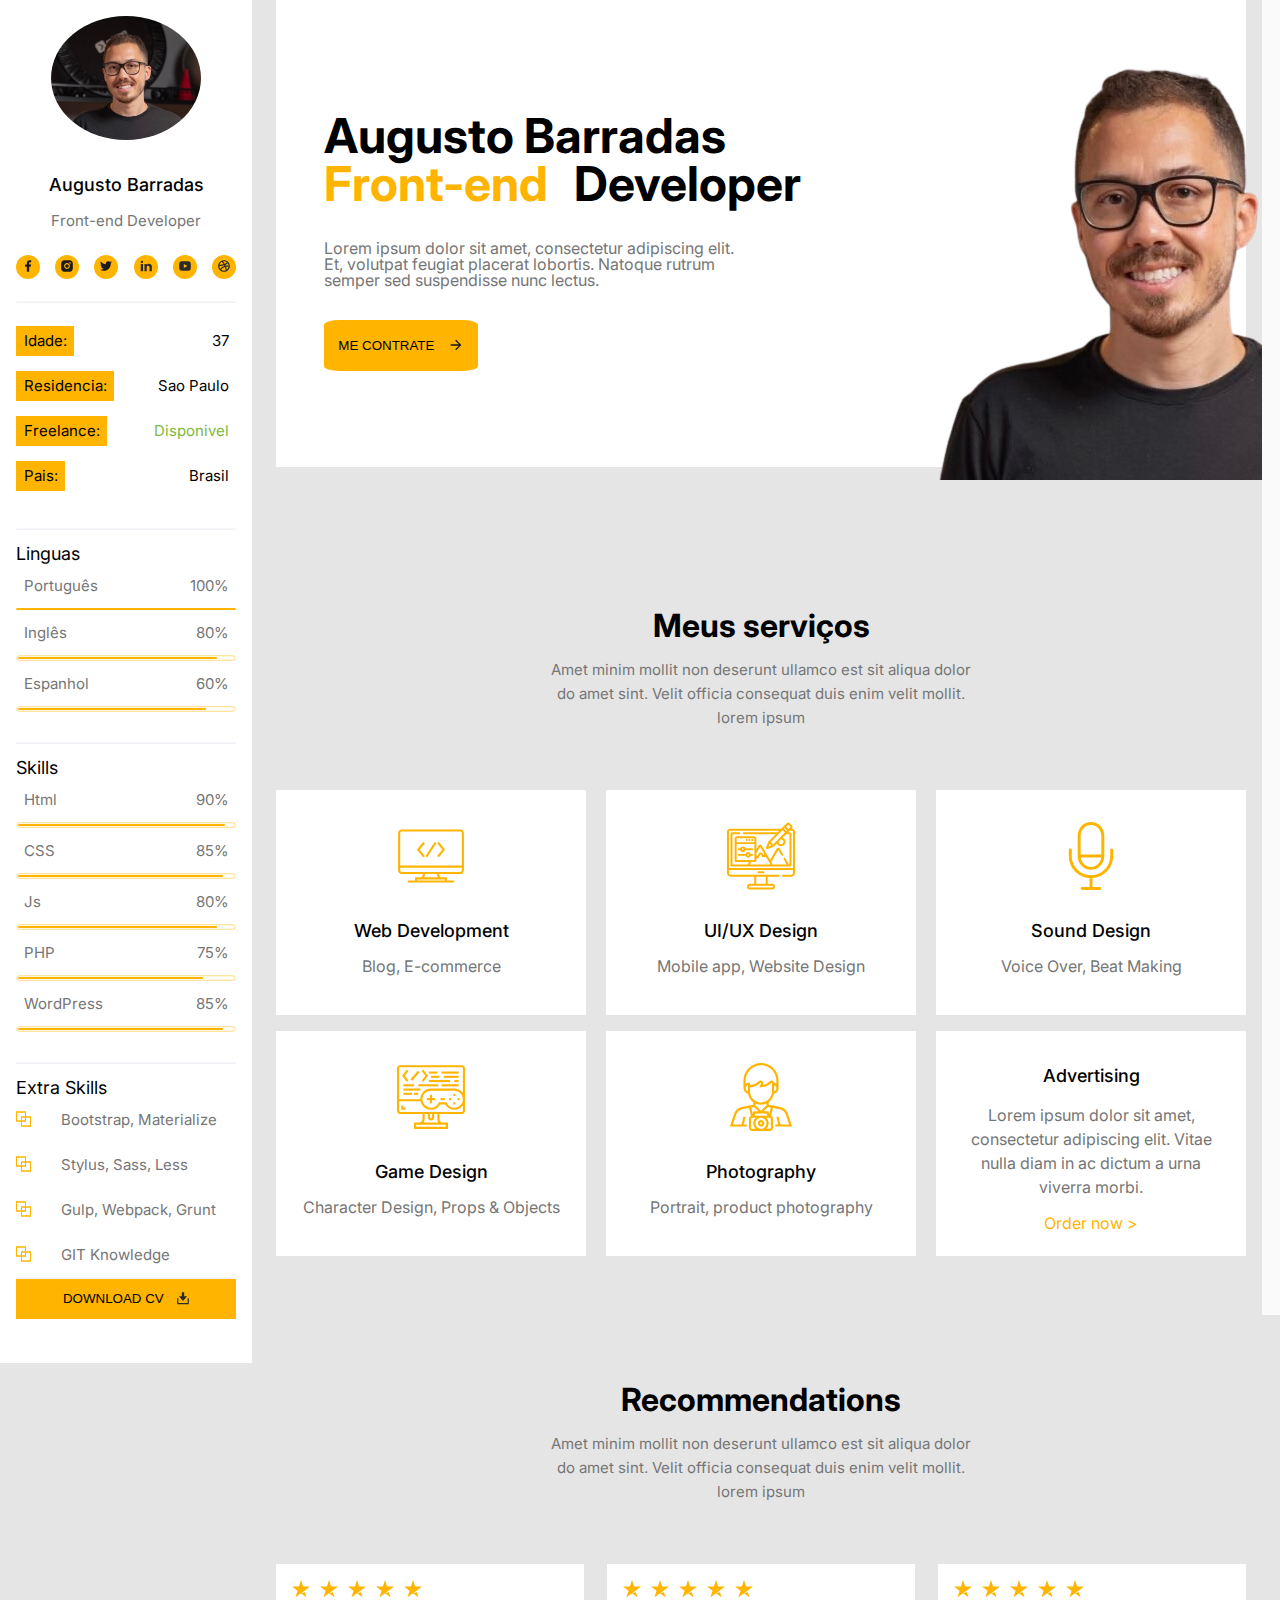
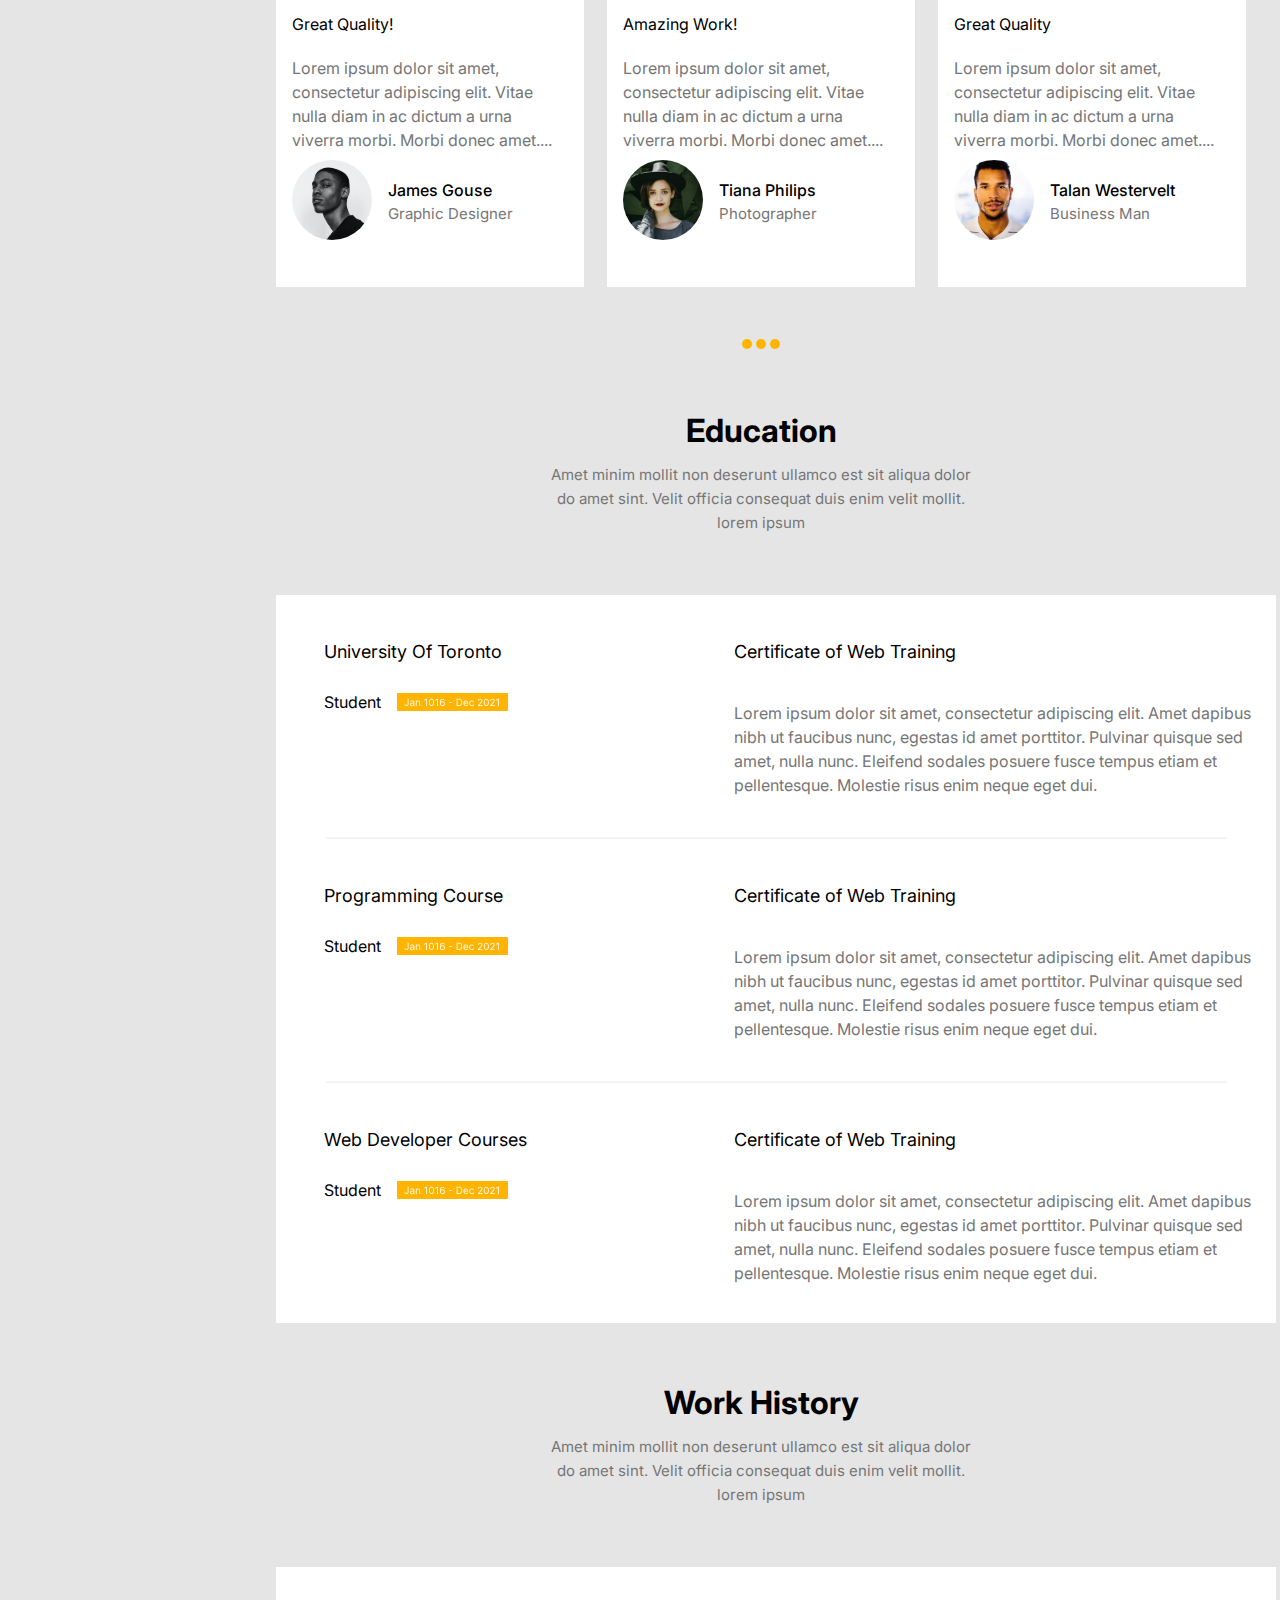
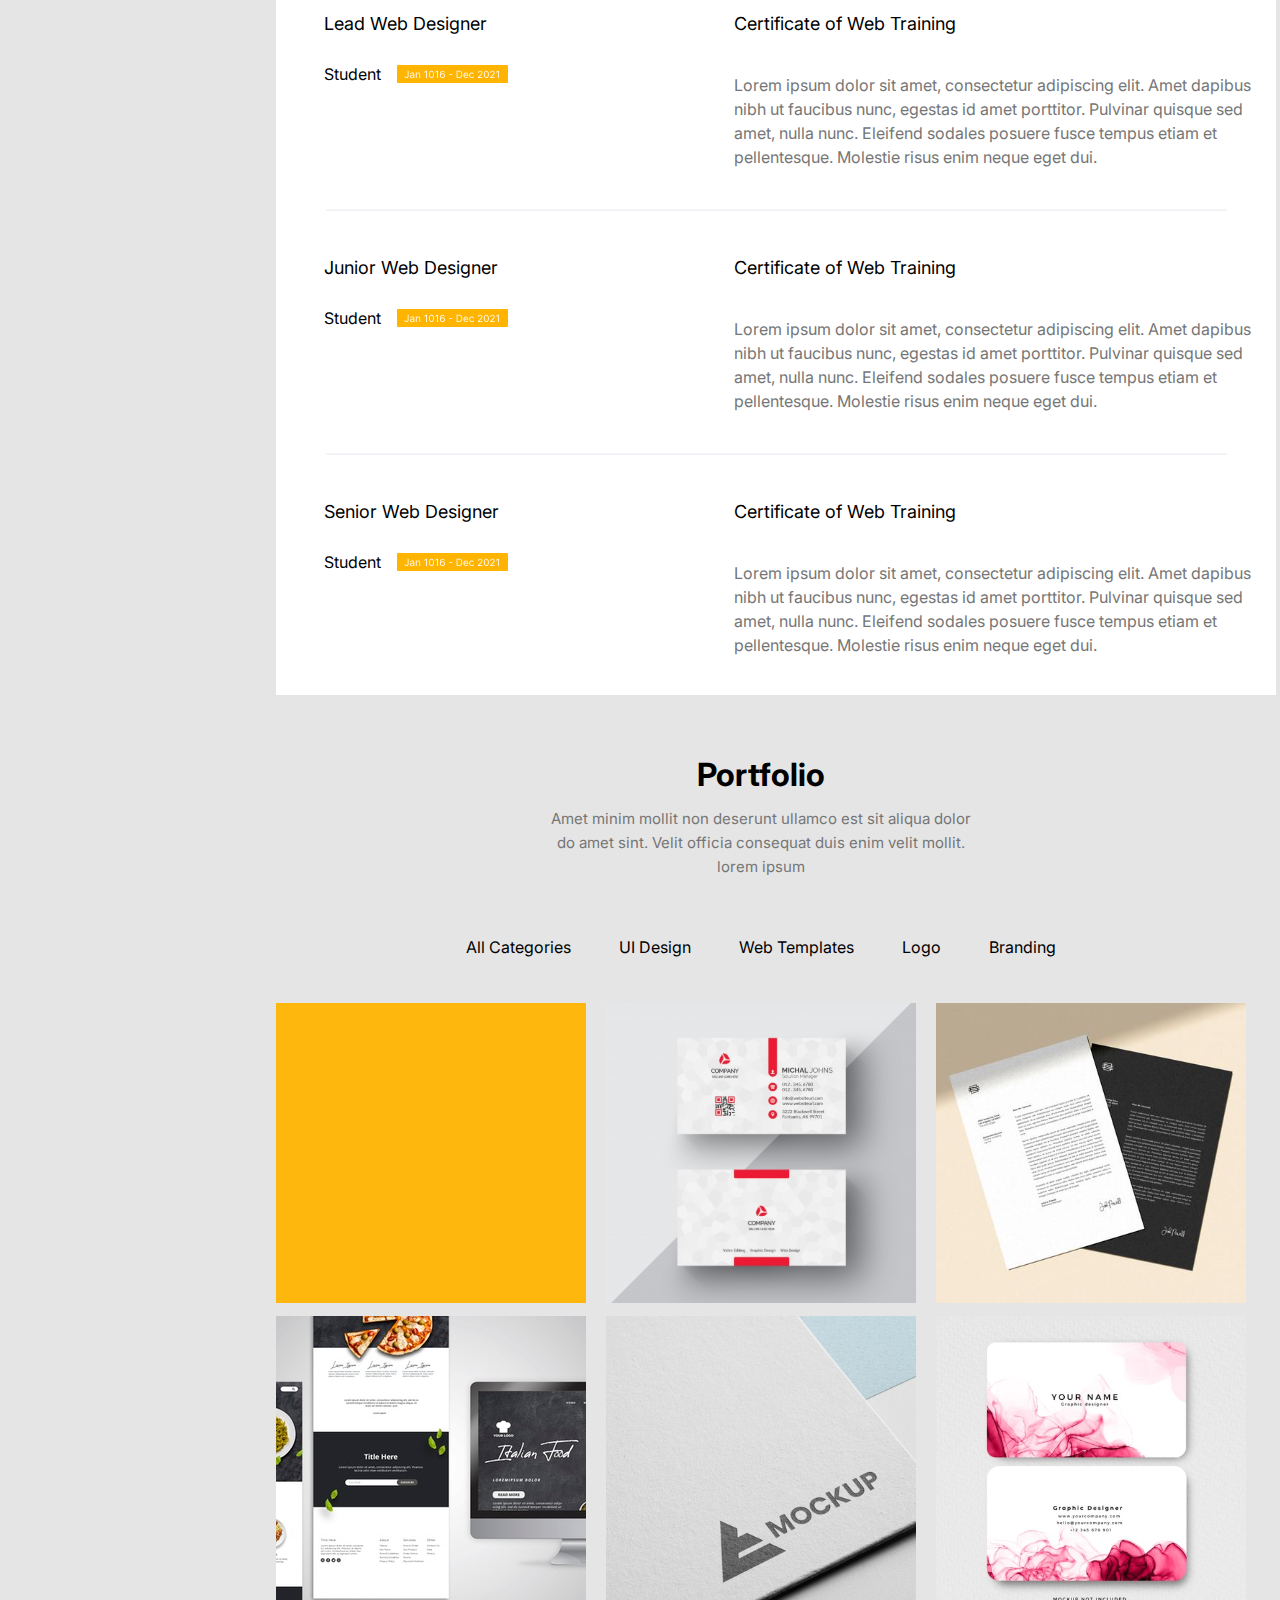
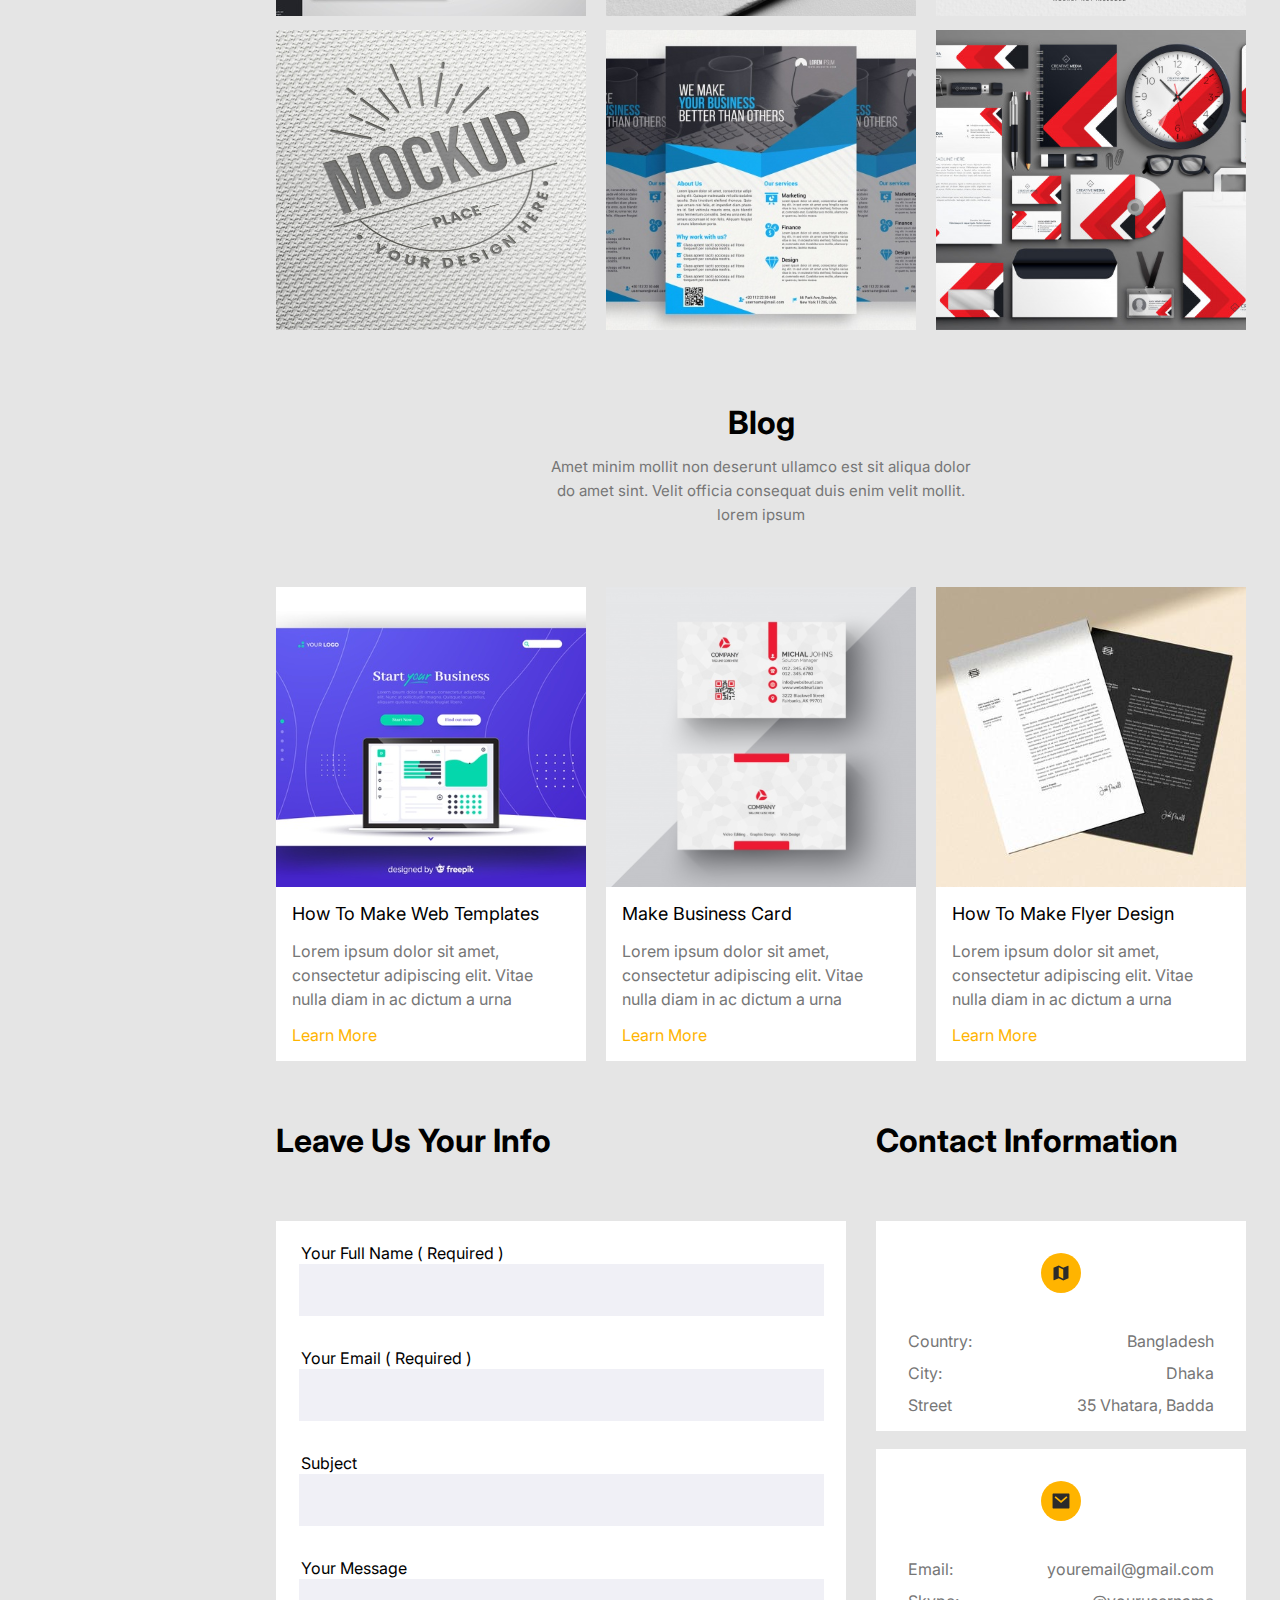
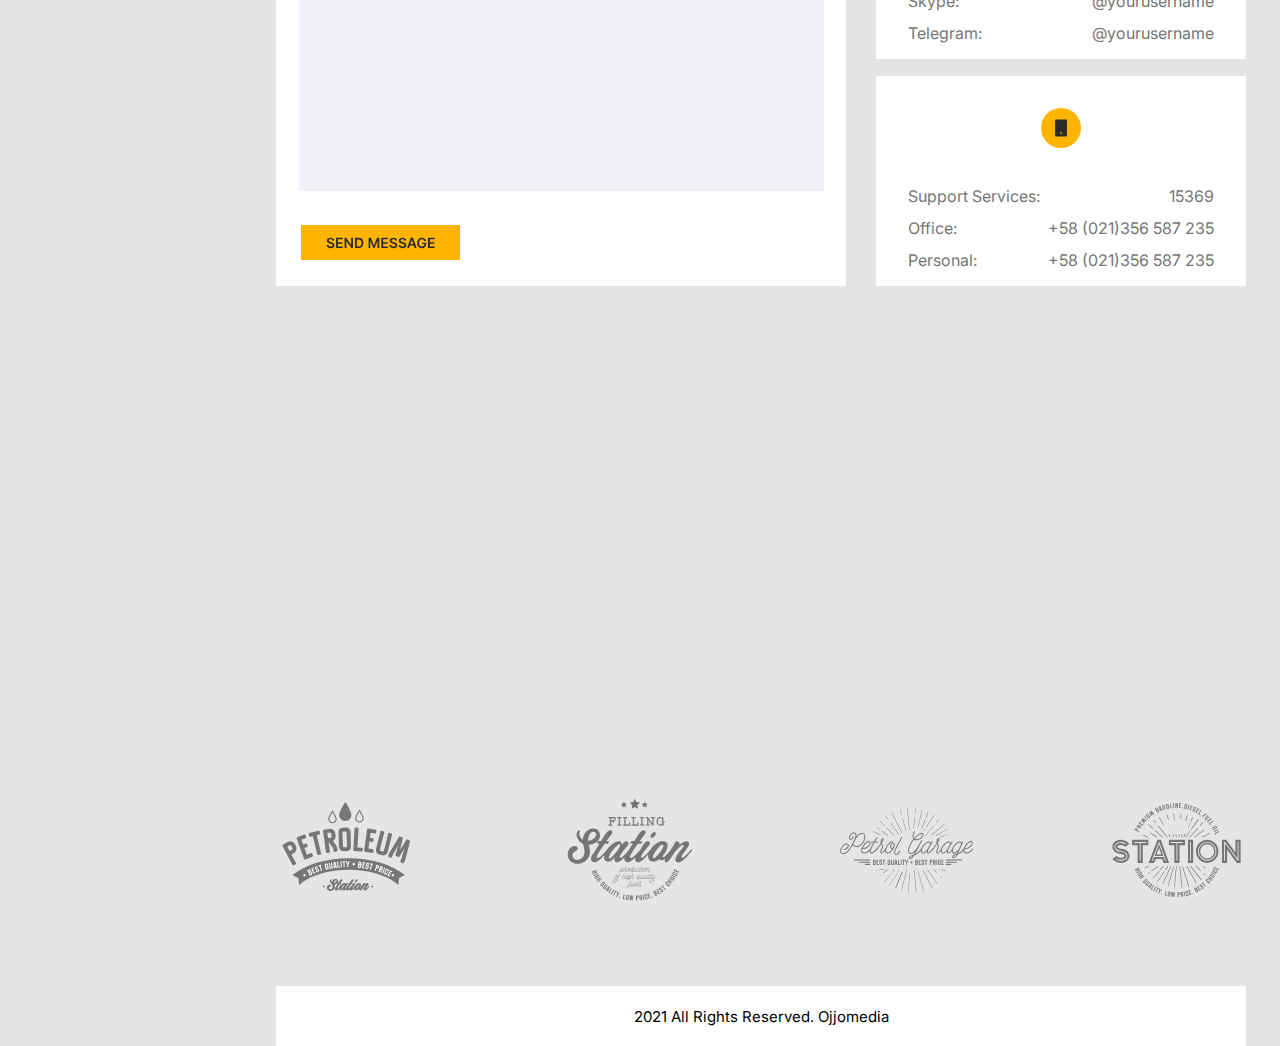
==== commit 1a6695d5: "Adequacoes ao projeto inicial" ====
--- a/Portfolio/index.html
+++ b/Portfolio/index.html
@@ -3,7 +3,7 @@
 	<head>
 		<meta charset="utf-8">
 		<meta name="viewport" content="width=device-width, initial-scale=1.0">
-		<title>Portfolio - Rayan Adlrdard</title>
+		<title>Portfolio - Augusto Barradas</title>
 		<link rel="stylesheet" href="reset.css">
         <link rel="preconnect" href="https://fonts.gstatic.com" crossorigin>
         <link href="https://fonts.googleapis.com/css2?family=Inter:wght@400;500;700&display=swap" rel="stylesheet">
@@ -19,8 +19,8 @@
                 <div class="menu__lateral--esquerda">
                     <ul class="lista__lateral--esquerda">
                         <li class="lista__lateral--esquerda">
-                            <img src="img/FotoPerfilPequena.svg" class="container__imagem--lateral lista__lateral--esquerda" alt="Foto do Perfil do Rayan">
-                            <h2 class="container__titulo lista__lateral--esquerda">Rayan Adlardard </h2>
+                            <img src="img/imagemPerfil2.jpg" class="container__imagem--lateral lista__lateral--esquerda" alt="Foto do Perfil do Rayan">
+                            <h2 class="container__titulo lista__lateral--esquerda">Augusto Barradas </h2>
                             <p class="container__lateral--texto lista__lateral--esquerda">Front-end Developer</p>
                         </li>
                     </ul>
@@ -56,20 +56,20 @@
                     <ul class="container__sobre">
                         <div class="primeira__linha1">
                             <div class="linha__1">
-                                <p class="primeira__linha2 quadrado__amarelo">Age:</p>
-                                <p class="primeira__linha2">24</p>
+                                <p class="primeira__linha2 quadrado__amarelo">Idade:</p>
+                                <p class="primeira__linha2">37</p>
                             </div>    
                             <div class="linha__1">
-                                <p class="primeira__linha2 quadrado__amarelo">Residence:</p>
-                                <p class="primeira__linha2">BD</p>
+                                <p class="primeira__linha2 quadrado__amarelo">Residencia:</p>
+                                <p class="primeira__linha2">Sao Paulo</p>
                             </div>
                             <div class="linha__1">
                                 <p class="primeira__linha2 quadrado__amarelo">Freelance:</p>
-                                <p class="primeira__linha2 available__verde">Available</p>
-                            </div>
-                            <div class="linha__1">
-                                <p class="primeira__linha2 quadrado__amarelo">Adress:</p>
-                                <p class="primeira__linha2">Dhaka, Bangladesh</p>
+                                <p class="primeira__linha2 available__verde">Disponivel</p>
+                            </div>
+                            <div class="linha__1">
+                                <p class="primeira__linha2 quadrado__amarelo">Pais:</p>
+                                <p class="primeira__linha2">Brasil</p>
                             </div>
                         </div>
                         
@@ -81,23 +81,23 @@
                 <div class="container__sobre">
                     <ul class="container__sobre">
                         <div class="primeira__linha1">
-                            <p class="titulo__linha--lateral">Languages</p>
-                            <div class="linha__1">
-                                <p class="primeira__linha2 fonte__cinza">Bangla</p>
+                            <p class="titulo__linha--lateral">Linguas</p>
+                            <div class="linha__1">
+                                <p class="primeira__linha2 fonte__cinza">Português</p>
                                 <p class="primeira__linha2 fonte__cinza">100%</p>
                             </div>
 
                             <img src="./img/line100.svg" class="line100">    
                             
                             <div class="linha__1">
-                                <p class="primeira__linha2 fonte__cinza">English</p>
+                                <p class="primeira__linha2 fonte__cinza">Inglês</p>
                                 <p class="primeira__linha2 fonte__cinza">80%</p>
                             </div>
 
                             <img src="./img/line80-2.svg" class="line100">   
 
                             <div class="linha__1">
-                                <p class="primeira__linha2 fonte__cinza">Spanish</p>
+                                <p class="primeira__linha2 fonte__cinza">Espanhol</p>
                                 <p class="primeira__linha2 fonte__cinza">60%</p>
                             </div>
                             
@@ -196,14 +196,14 @@
             <div class="menu__central">
                 <div class="menu__central--container">
                     <div class="menu__central--textolateral">
-                        <p class="menu__central--bannner">I’m Rayan Adlrdard</p>
+                        <p class="menu__central--bannner">Augusto Barradas</p>
                             <div class="menu__central--segundalinha">
                                 <p class="menu__central--bannner frontend__amarelo">Front-end</p>
                                 <p class="menu__central--bannner frontend__amarelo--complemento">Developer</p>
                             </div>
                         <p class="menu__central--bannner-texto">Lorem ipsum dolor sit amet, consectetur adipiscing elit. Et, volutpat feugiat placerat lobortis. Natoque rutrum semper sed suspendisse nunc lectus. </p>
                             <!--############### Menu teste Click JS  ###################-->
-                        <button id="button__menu" type="button" class="button__hireme">HIRE ME<img src="./img/setahireme.svg" class="seta__hireme"></button>
+                        <button id="button__menu" type="button" class="button__hireme">ME CONTRATE<img src="./img/setahireme.svg" class="seta__hireme"></button>
 
                         <nav id="menu-teste" class="menu-teste">
                             <ul>
@@ -217,12 +217,12 @@
                         
                     </div>
                         <div class="menu__central--fotoperfil">
-                            <img src="./img/menu__central--image.svg" class="menu__central--fotoperfil">
+                            <img src="./img/imagemPerfilSemFundo.png" class="menu__central--fotoperfil">
                         </div>
                 </div>        
                 <!--############### My services  ###################-->
                 <div class="menu__central--myservices">
-                    <p class="menu__central--titulo">My Services</p>
+                    <p class="menu__central--titulo">Meus serviços</p>
                     <p class="menu__central--info">Amet minim mollit non deserunt ullamco est sit aliqua dolor do amet sint. Velit officia consequat duis enim velit mollit. lorem ipsum</p>
                 </div>
 
@@ -258,164 +258,6 @@
                         <a href="#" class="menu__central--itens--order">Order now ></a>
                     </div>
 
-                    <div class="menu__central--myservices">
-                        <p class="menu__central--titulo">Price Plans</p>
-                        <p class="menu__central--info">Amet minim mollit non deserunt ullamco est sit aliqua dolor do amet sint. Velit officia consequat duis enim velit mollit. lorem ipsum</p>
-                    </div>
-
-                    <div class="menu__central--planos">
-
-                        <!--############### SILVER ###################-->
-
-                        <div class="menu__central--planos--padrao">
-                            <p class="menu__central--planos--titulos">Silver</p>
-                            <div class="menu__central--planos--texto--preco">
-                                <div class="menu__central--planos--texto--preco--preco">
-                                    <p class="menu__central--planos--preco">$0.00</p>
-                                </div>
-                                <div class="menu__central--planos--texto--preco--hora">
-                                    <p class="menu__central--planos--porhora">/Hour</p>
-                                </div>
-                            </div>
-                            <p class="menu__central--planos--info texto__cinza">For most businesses that want to optimize web queries</p>
-                            <div class="menu__central--planos--container">
-                                <div class="menu__central--planos--itens">
-                                    <img src="./img/Check.svg" class="menu__central--check">
-                                    <p class="menu__central--planos--texto">UI Design</p>
-                                </div>
-                                <div class="menu__central--planos--itens">
-                                    <img src="./img/Check.svg" class="menu__central--check">
-                                    <p class="menu__central--planos--texto">Web Development</p>
-                                </div>
-                                <div class="menu__central--planos--itens">
-                                    <img src="./img/Close.svg" class="menu__central--check">
-                                    <p class="menu__central--planos--texto texto__cinza">Logo Design</p>
-                                </div>
-                                <div class="menu__central--planos--itens">
-                                    <img src="./img/Close.svg" class="menu__central--check">
-                                    <p class="menu__central--planos--texto texto__cinza">Seo Optimization</p>
-                                </div>
-                                <div class="menu__central--planos--itens">
-                                    <img src="./img/Close.svg" class="menu__central--check">
-                                    <p class="menu__central--planos--texto texto__cinza">WordPress Integration</p>
-                                </div>
-                                <div class="menu__central--planos--itens">
-                                    <img src="./img/Close.svg" class="menu__central--check">
-                                    <p class="menu__central--planos--texto texto__cinza">5 Websites</p>
-                                </div>
-                                <div class="menu__central--planos--itens">
-                                    <img src="./img/Close.svg" class="menu__central--check">
-                                    <p class="menu__central--planos--texto texto__cinza">Unlimited User</p>
-                                </div>
-                                <div class="menu__central--planos--itens">
-                                    <img src="./img/Close.svg" class="menu__central--check">
-                                    <p class="menu__central--planos--texto texto__cinza">20 GB Bandwith</p>
-                                </div>
-                            </div>
-                            <a href="#"><img src="./img/ordernow.svg" class="menu__central--planos--order"></a>
-                        </div>
-                        
-                        <!--############### GOLD ###################-->
-
-                        <div class="menu__central--planos--padrao">
-                            <p class="menu__central--planos--boxamarelo">Most Popular</p>
-                            <p class="menu__central--planos--titulos menu__central--planos--titulogold">Gold</p>
-                            <div class="menu__central--planos--texto--preco plano__preco--hora--blocomaior">
-                                <div class="menu__central--planos--texto--preco--preco">
-                                    <p class="menu__central--planos--preco">$50.00</p>
-                                </div>
-                                <div class="menu__central--planos--texto--preco--hora">
-                                    <p class="menu__central--planos--porhora">/Hour</p>
-                                </div>
-                            </div>
-                            <p class="menu__central--planos--info texto__cinza">For most businesses that want to optimize web queries</p>
-                            <div class="menu__central--planos--container">
-                                <div class="menu__central--planos--itens">
-                                    <img src="./img/Check.svg" class="menu__central--check">
-                                    <p class="menu__central--planos--texto">UI Design</p>
-                                </div>
-                                <div class="menu__central--planos--itens">
-                                    <img src="./img/Check.svg" class="menu__central--check">
-                                    <p class="menu__central--planos--texto">Web Development</p>
-                                </div>
-                                <div class="menu__central--planos--itens">
-                                    <img src="./img/Check.svg" class="menu__central--check">
-                                    <p class="menu__central--planos--texto">Logo Design</p>
-                                </div>
-                                <div class="menu__central--planos--itens">
-                                    <img src="./img/Check.svg" class="menu__central--check">
-                                    <p class="menu__central--planos--texto">Seo Optimization</p>
-                                </div>
-                                <div class="menu__central--planos--itens">
-                                    <img src="./img/Close.svg" class="menu__central--check">
-                                    <p class="menu__central--planos--texto texto__cinza">WordPress Integration</p>
-                                </div>
-                                <div class="menu__central--planos--itens">
-                                    <img src="./img/Close.svg" class="menu__central--check">
-                                    <p class="menu__central--planos--texto texto__cinza">5 Websites</p>
-                                </div>
-                                <div class="menu__central--planos--itens">
-                                    <img src="./img/Close.svg" class="menu__central--check">
-                                    <p class="menu__central--planos--texto texto__cinza">Unlimited User</p>
-                                </div>
-                                <div class="menu__central--planos--itens">
-                                    <img src="./img/Close.svg" class="menu__central--check">
-                                    <p class="menu__central--planos--texto texto__cinza">20 GB Bandwith</p>
-                                </div>
-                            </div>
-                            <a href="#"><img src="./img/ordernowamarelo.svg" class="menu__central--planos--order"></a>
-                        </div>
-                    
-                        <!--############### DIAMOND ###################-->
-
-                        <div class="menu__central--planos--padrao">
-                            <p class="menu__central--planos--titulos">Diamond</p>
-                            <div class="menu__central--planos--texto--preco plano__preco--hora--blocomaior">
-                                <div class="menu__central--planos--texto--preco--preco">
-                                    <p class="menu__central--planos--preco">$80.00</p>
-                                </div>
-                                <div class="menu__central--planos--texto--preco--hora">
-                                    <p class="menu__central--planos--porhora">/Hour</p>
-                                </div>
-                            </div>
-                            <p class="menu__central--planos--info texto__cinza">For most businesses that want to optimize web queries</p>
-                            <div class="menu__central--planos--container">
-                                <div class="menu__central--planos--itens">
-                                    <img src="./img/Check.svg" class="menu__central--check">
-                                    <p class="menu__central--planos--texto">UI Design</p>
-                                </div>
-                                <div class="menu__central--planos--itens">
-                                    <img src="./img/Check.svg" class="menu__central--check">
-                                    <p class="menu__central--planos--texto">Web Development</p>
-                                </div>
-                                <div class="menu__central--planos--itens">
-                                    <img src="./img/Check.svg" class="menu__central--check">
-                                    <p class="menu__central--planos--texto">Logo Design</p>
-                                </div>
-                                <div class="menu__central--planos--itens">
-                                    <img src="./img/Check.svg" class="menu__central--check">
-                                    <p class="menu__central--planos--texto">Seo Optimization</p>
-                                </div>
-                                <div class="menu__central--planos--itens">
-                                    <img src="./img/Check.svg" class="menu__central--check">
-                                    <p class="menu__central--planos--texto">WordPress Integration</p>
-                                </div>
-                                <div class="menu__central--planos--itens">
-                                    <img src="./img/Check.svg" class="menu__central--check">
-                                    <p class="menu__central--planos--texto">5 Websites</p>
-                                </div>
-                                <div class="menu__central--planos--itens">
-                                    <img src="./img/Check.svg" class="menu__central--check">
-                                    <p class="menu__central--planos--texto">Unlimited User</p>
-                                </div>
-                                <div class="menu__central--planos--itens">
-                                    <img src="./img/Check.svg" class="menu__central--check">
-                                    <p class="menu__central--planos--texto">20 GB Bandwith</p>
-                                </div>
-                            </div>
-                            <a href="#"><img src="./img/ordernow.svg" class="menu__central--planos--order"></a>
-                        </div>
-                    </div>
 
                     <!--############### Recommendations ###################-->
 
--- a/Portfolio/styles.css
+++ b/Portfolio/styles.css
@@ -55,6 +55,7 @@
 
 .container__imagem--lateral {
     width: 150px;
+    border-radius: 50%;
 }
 
 .container__titulo {
